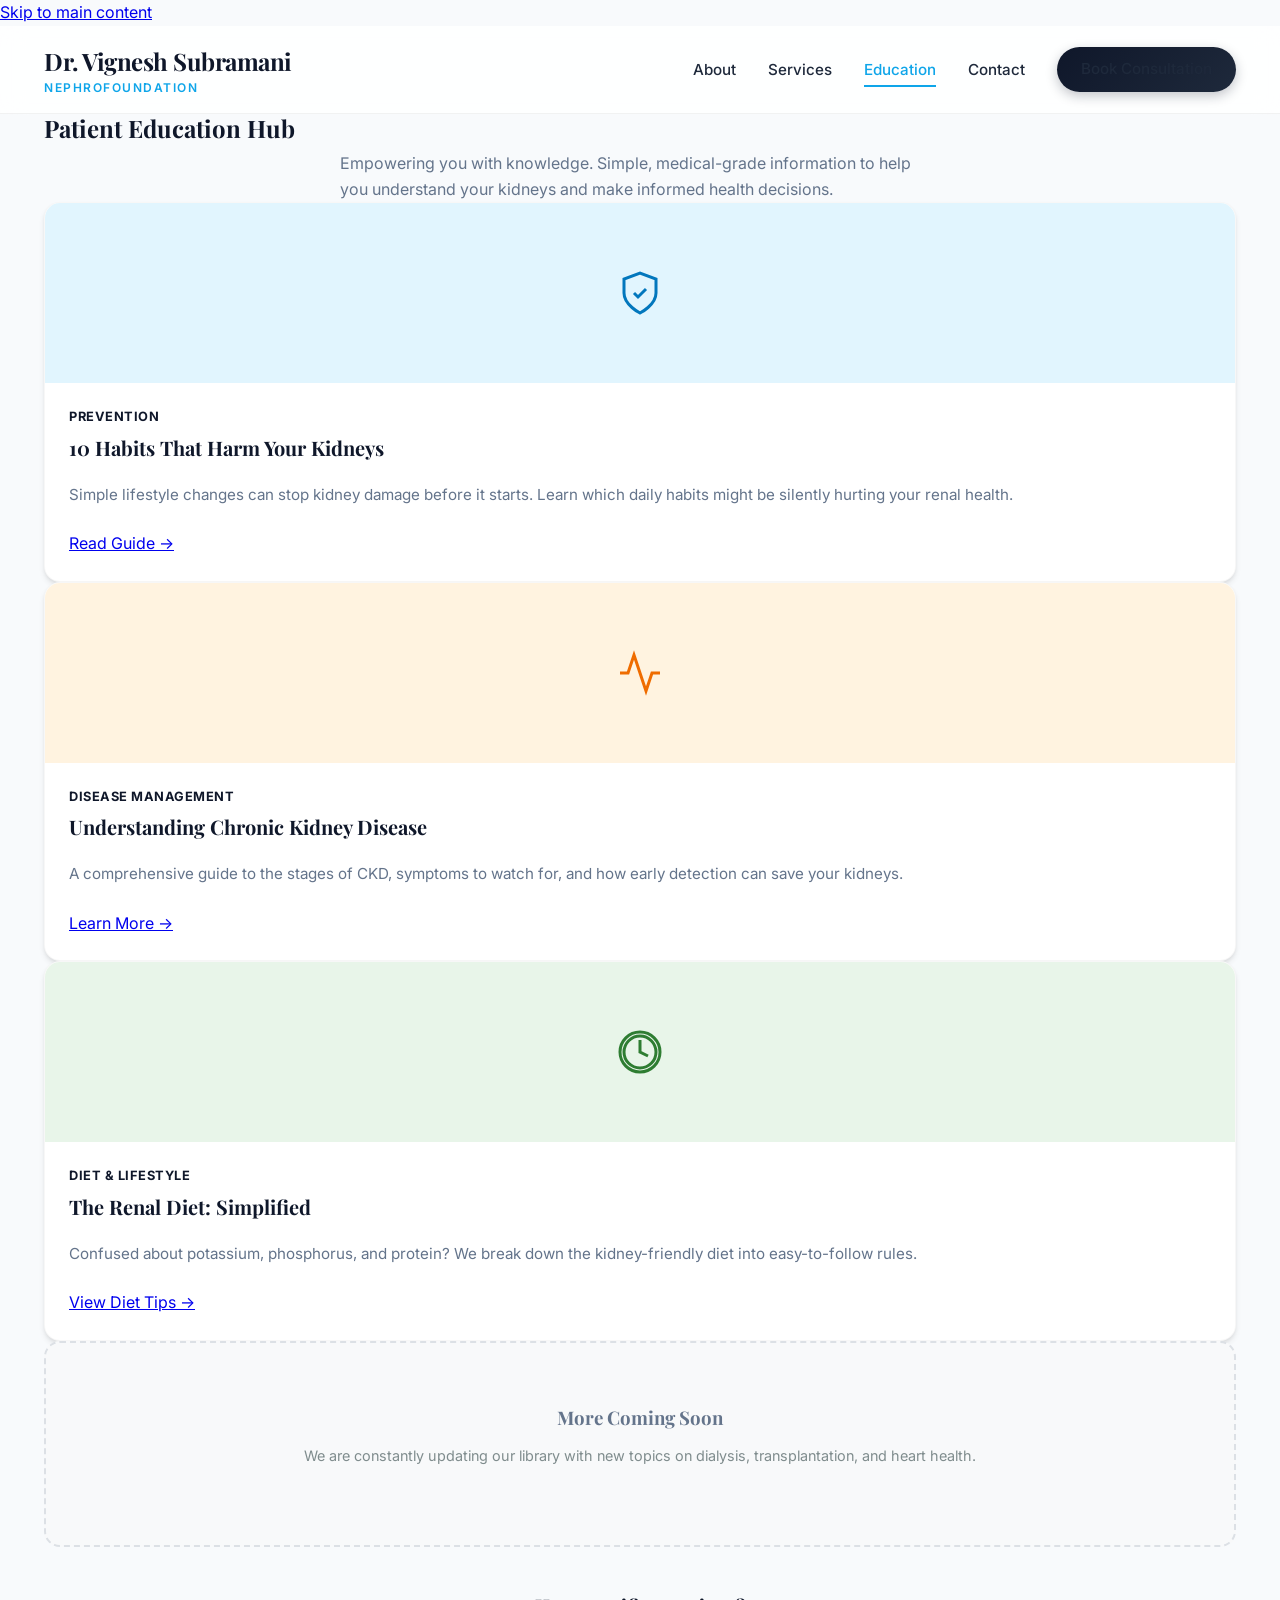
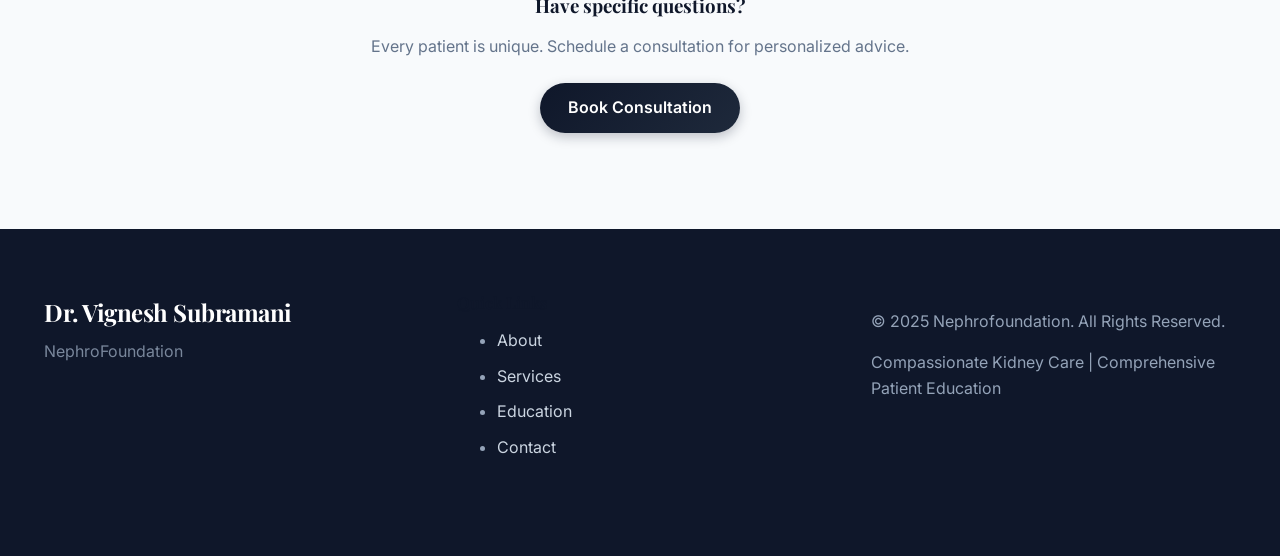
==== education.html @ 82f2e72d "antigravity first commit" ====
<!DOCTYPE html>
<html lang="en">

<head>
    <meta charset="UTF-8">
    <meta name="viewport" content="width=device-width, initial-scale=1.0">
    <title>Kidney Health Education | Dr. Vignesh Subramani</title>
    <meta name="description"
        content="Expert patient education on kidney disease, prevention, diet, and treatments. Learn how to protect your kidneys from a leading nephrologist.">
    <!-- Premium Fonts -->
    <link rel="preconnect" href="https://fonts.googleapis.com">
    <link rel="preconnect" href="https://fonts.gstatic.com" crossorigin>
    <link
        href="https://fonts.googleapis.com/css2?family=Inter:wght@400;500;600;700&family=Playfair+Display:wght@500;600;700&display=swap"
        rel="stylesheet">
    <!-- Main Stylesheet -->
    <link rel="stylesheet" href="css/style.css">
</head>

<body>
    <a href="#main-content" class="skip-link">Skip to main content</a>

    <header>
        <nav class="container" role="navigation" aria-label="Main navigation">
            <a href="Index.html" class="brand">
                <span class="brand-name">Dr. Vignesh Subramani</span>
                <span class="brand-sub">NephroFoundation</span>
            </a>
            <button class="mobile-toggle" aria-label="Toggle menu" aria-expanded="false">
                <svg viewBox="0 0 24 24" width="28" height="28" stroke="currentColor" stroke-width="2" fill="none">
                    <path d="M3 12h18M3 6h18M3 18h18" />
                </svg>
            </button>
            <ul class="nav-links" role="menubar">
                <li role="none"><a href="Index.html#about" role="menuitem">About</a></li>
                <li role="none"><a href="Index.html#services" role="menuitem">Services</a></li>
                <li role="none"><a href="education.html" role="menuitem" class="active">Education</a></li>
                <li role="none"><a href="Index.html#contact" role="menuitem">Contact</a></li>
                <li role="none"><a href="Index.html#contact" class="btn-primary" style="padding: 10px 24px;">Book
                        Consultation</a></li>
            </ul>
        </nav>
    </header>

    <main id="main-content">
        <section class="edu-hero">
            <div class="container">
                <h1 style="margin-bottom:0.5rem">Patient Education Hub</h1>
                <p style="max-width:600px;margin:0 auto;color:var(--text-muted)">Empowering you with knowledge. Simple,
                    medical-grade information to help you understand your kidneys and make informed health decisions.
                </p>
            </div>
        </section>

        <div class="container">
            <div class="edu-grid">
                <!-- Article 1 -->
                <article class="feature-card" style="padding:0; overflow:hidden;">
                    <div
                        style="height:180px;background:#e1f5fe;display:flex;align-items:center;justify-content:center;color:#0277bd;">
                        <svg viewBox="0 0 24 24" width="48" height="48" fill="none" stroke="currentColor"
                            stroke-width="1.5">
                            <path d="M12 22s8-4 8-10V5l-8-3-8 3v7c0 6 8 10 8 10z" />
                            <path d="M9 12l2 2 4-4" />
                        </svg>
                    </div>
                    <div class="article-content"
                        style="padding:1.5rem; display:flex; flex-direction:column; height:100%;">
                        <span class="article-tag"
                            style="color:var(--primary); font-weight:700; font-size:0.8rem; text-transform:uppercase; letter-spacing:0.5px;">Prevention</span>
                        <h2 class="article-title" style="margin:0.5rem 0; font-size:1.25rem;">10 Habits That Harm Your
                            Kidneys</h2>
                        <p class="article-excerpt"
                            style="color:var(--text-muted); font-size:0.95rem; margin-bottom:1.5rem; flex-grow:1;">
                            Simple lifestyle changes can stop kidney damage before it starts.
                            Learn which daily habits might be silently hurting your renal health.</p>
                        <a href="articles/prevention.html" class="btn-text">Read Guide &rarr;</a>
                    </div>
                </article>

                <!-- Article 2 -->
                <article class="feature-card" style="padding:0; overflow:hidden;">
                    <div
                        style="height:180px;background:#fff3e0;display:flex;align-items:center;justify-content:center;color:#ef6c00;">
                        <svg viewBox="0 0 24 24" width="48" height="48" fill="none" stroke="currentColor"
                            stroke-width="1.5">
                            <path d="M22 12h-4l-3 9L9 3l-3 9H2" />
                        </svg>
                    </div>
                    <div class="article-content"
                        style="padding:1.5rem; display:flex; flex-direction:column; height:100%;">
                        <span class="article-tag"
                            style="color:var(--primary); font-weight:700; font-size:0.8rem; text-transform:uppercase; letter-spacing:0.5px;">Disease
                            Management</span>
                        <h2 class="article-title" style="margin:0.5rem 0; font-size:1.25rem;">Understanding Chronic
                            Kidney Disease</h2>
                        <p class="article-excerpt"
                            style="color:var(--text-muted); font-size:0.95rem; margin-bottom:1.5rem; flex-grow:1;">A
                            comprehensive guide to the stages of CKD, symptoms to watch for,
                            and how early detection can save your kidneys.</p>
                        <a href="articles/ckd-guide.html" class="btn-text">Learn More &rarr;</a>
                    </div>
                </article>

                <!-- Article 3 -->
                <article class="feature-card" style="padding:0; overflow:hidden;">
                    <div
                        style="height:180px;background:#e8f5e9;display:flex;align-items:center;justify-content:center;color:#2e7d32;">
                        <svg viewBox="0 0 24 24" width="48" height="48" fill="none" stroke="currentColor"
                            stroke-width="1.5">
                            <path d="M12 2a10 10 0 1 0 10 10A10 10 0 0 0 12 2zm0 18a8 8 0 1 1 8-8 8 8 0 0 1-8 8z" />
                            <path d="M12 6v6l4 2" />
                        </svg>
                    </div>
                    <div class="article-content"
                        style="padding:1.5rem; display:flex; flex-direction:column; height:100%;">
                        <span class="article-tag"
                            style="color:var(--primary); font-weight:700; font-size:0.8rem; text-transform:uppercase; letter-spacing:0.5px;">Diet
                            & Lifestyle</span>
                        <h2 class="article-title" style="margin:0.5rem 0; font-size:1.25rem;">The Renal Diet: Simplified
                        </h2>
                        <p class="article-excerpt"
                            style="color:var(--text-muted); font-size:0.95rem; margin-bottom:1.5rem; flex-grow:1;">
                            Confused about potassium, phosphorus, and protein? We break down the
                            kidney-friendly diet into easy-to-follow rules.</p>
                        <a href="articles/diet-nutrition.html" class="btn-text">View Diet Tips &rarr;</a>
                    </div>
                </article>

                <!-- Placeholder for more -->
                <article class="feature-card"
                    style="justify-content:center;align-items:center;text-align:center;background:#f8f9fa;border-style:dashed; border: 2px dashed #dce0e5; box-shadow:none;">
                    <div class="article-content" style="flex-grow:0; padding:2rem;">
                        <h3 style="margin-bottom:0.5rem;color:var(--text-muted)">More Coming Soon</h3>
                        <p style="font-size:0.9rem;color:#7f8c8d">We are constantly updating our library with new topics
                            on dialysis, transplantation, and heart health.</p>
                    </div>
                </article>
            </div>

            <div style="text-align:center;padding:3rem 0;margin-bottom:3rem;">
                <h3 style="margin-bottom:0.5rem">Have specific questions?</h3>
                <p style="margin-bottom:1.5rem; color:var(--text-muted);">Every patient is unique. Schedule a
                    consultation for personalized advice.</p>
                <a href="Index.html#contact" class="btn-primary">Book Consultation</a>
            </div>
        </div>
    </main>

    <footer role="contentinfo">
        <div class="container footer-grid">
            <div class="footer-brand">
                <span class="brand-name" style="font-size:1.5rem; color:white;">Dr. Vignesh Subramani</span>
                <p style="margin-top:0.5rem; opacity:0.8;">NephroFoundation</p>
            </div>
            <div class="footer-links">
                <h4>Quick Links</h4>
                <ul>
                    <li><a href="Index.html#about">About</a></li>
                    <li><a href="Index.html#services">Services</a></li>
                    <li><a href="education.html">Education</a></li>
                    <li><a href="Index.html#contact">Contact</a></li>
                </ul>
            </div>
            <div class="footer-legal">
                <p>&copy; 2025 Nephrofoundation. All Rights Reserved.</p>
                <p>Compassionate Kidney Care | Comprehensive Patient Education</p>
            </div>
        </div>
    </footer>

    <!-- Main Script (Deferred) -->
    <script src="js/main.js" defer></script>
</body>

</html>
---- css/style.css ----
:root {
    /* Premium Palette */
    --primary: #0f172a;
    /* Deep Midnight Blue */
    --primary-light: #334155;
    --accent: #0ea5e9;
    /* Modern Sky Blue/Teal */
    --accent-dark: #0284c7;
    --gold: #d4af37;
    /* Subtle Gold for luxury touches */

    --bg-body: #f8fafc;
    /* Soft Slate White */
    --bg-surface: #ffffff;
    --text-main: #1e293b;
    --text-muted: #64748b;

    /* Layout */
    --radius-sm: 8px;
    --radius-md: 16px;
    --radius-lg: 24px;
    --radius-full: 9999px;

    /* Effects */
    --shadow-sm: 0 1px 3px rgba(0, 0, 0, 0.1);
    --shadow-md: 0 4px 6px -1px rgba(0, 0, 0, 0.1), 0 2px 4px -1px rgba(0, 0, 0, 0.06);
    --shadow-lg: 0 10px 15px -3px rgba(0, 0, 0, 0.1), 0 4px 6px -2px rgba(0, 0, 0, 0.05);
    --shadow-xl: 0 20px 25px -5px rgba(0, 0, 0, 0.1), 0 10px 10px -5px rgba(0, 0, 0, 0.04);

    --glass: rgba(255, 255, 255, 0.85);
    --glass-border: rgba(255, 255, 255, 0.5);
}

*,
*::before,
*::after {
    box-sizing: border-box;
}

body {
    font-family: 'Inter', system-ui, sans-serif;
    background-color: var(--bg-body);
    color: var(--text-main);
    line-height: 1.6;
    margin: 0;
    -webkit-font-smoothing: antialiased;
}

h1,
h2,
h3,
h4 {
    font-family: 'Playfair Display', serif;
    color: var(--primary);
    line-height: 1.2;
    margin: 0 0 1rem;
}

.container {
    max-width: 1240px;
    margin: 0 auto;
    padding: 0 24px;
}

/* --- Premium Navigation --- */
header {
    position: sticky;
    top: 0;
    z-index: 1000;
    background: var(--glass);
    backdrop-filter: blur(12px);
    -webkit-backdrop-filter: blur(12px);
    border-bottom: 1px solid rgba(0, 0, 0, 0.05);
    padding: 1rem 0;
    transition: all 0.3s ease;
}

nav {
    display: flex;
    align-items: center;
    justify-content: space-between;
}

.brand {
    display: flex;
    flex-direction: column;
    text-decoration: none;
    color: var(--primary);
}

.brand-name {
    font-family: 'Playfair Display', serif;
    font-size: 1.5rem;
    font-weight: 700;
    letter-spacing: -0.5px;
    color: var(--primary);
}

.brand-sub {
    font-family: 'Inter', sans-serif;
    font-size: 0.75rem;
    text-transform: uppercase;
    letter-spacing: 1.5px;
    color: var(--accent);
    font-weight: 600;
    margin-top: -2px;
}

.nav-links {
    display: flex;
    gap: 2rem;
    align-items: center;
    list-style: none;
    margin: 0;
    padding: 0;
}

.nav-links a {
    text-decoration: none;
    color: var(--text-main);
    font-weight: 500;
    font-size: 0.95rem;
    position: relative;
    padding: 0.5rem 0;
    transition: color 0.2s ease;
}

.nav-links a:hover,
.nav-links a[aria-current="page"] {
    color: var(--accent);
}

.nav-links a::after {
    content: '';
    position: absolute;
    bottom: 0;
    left: 0;
    width: 0;
    height: 2px;
    background: var(--accent);
    transition: width 0.3s ease;
}

.nav-links a:hover::after,
.nav-links a[aria-current="page"]::after {
    width: 100%;
}

.btn-primary {
    background: linear-gradient(135deg, var(--primary) 0%, #1e293b 100%);
    color: #fff;
    padding: 12px 28px;
    border-radius: var(--radius-full);
    font-weight: 600;
    text-decoration: none;
    box-shadow: 0 4px 12px rgba(15, 23, 42, 0.25);
    transition: transform 0.2s, box-shadow 0.2s;
    display: inline-flex;
    align-items: center;
    gap: 8px;
    border: none;
    cursor: pointer;
}

.btn-primary:hover {
    transform: translateY(-2px);
    box-shadow: 0 8px 16px rgba(15, 23, 42, 0.3);
    color: #fff;
}

.btn-primary::after {
    display: none;
}

/* Override nav link underline */

.btn-secondary {
    background: #fff;
    color: var(--primary);
    border: 1px solid #e2e8f0;
    padding: 12px 28px;
    border-radius: var(--radius-full);
    font-weight: 600;
    text-decoration: none;
    transition: all 0.2s;
}

.btn-secondary:hover {
    border-color: var(--primary);
    background: var(--bg-body);
}

/* Mobile Menu Toggle */
.mobile-toggle {
    display: none;
    background: none;
    border: none;
    font-size: 1.5rem;
    color: var(--primary);
    cursor: pointer;
}

/* --- Hero Section --- */
.hero-wrapper {
    position: relative;
    overflow: hidden;
    padding: 5rem 0 6rem;
    background:
        radial-gradient(circle at 85% 20%, rgba(14, 165, 233, 0.1) 0%, transparent 40%),
        radial-gradient(circle at 10% 80%, rgba(15, 23, 42, 0.05) 0%, transparent 40%);
}

.hero-layout {
    display: grid;
    grid-template-columns: 1.2fr 1fr;
    gap: 4rem;
    align-items: center;
}

.hero-text h1 {
    font-size: 3.5rem;
    margin-bottom: 1.2rem;
    line-height: 1.1;
    letter-spacing: -1px;
}

.hero-text .subtitle {
    font-size: 1.25rem;
    color: var(--text-muted);
    margin-bottom: 2rem;
    display: block;
    max-width: 90%;
}

.hero-stats {
    display: flex;
    gap: 2rem;
    margin-top: 3rem;
    padding-top: 2rem;
    border-top: 1px solid #e2e8f0;
}

.stat-item strong {
    display: block;
    font-size: 1.8rem;
    color: var(--primary);
    font-family: 'Playfair Display', serif;
}

.stat-item span {
    font-size: 0.85rem;
    text-transform: uppercase;
    color: var(--text-muted);
    letter-spacing: 0.5px;
    font-weight: 600;
}

.hero-image-container {
    position: relative;
}

.hero-image-blob {
    position: absolute;
    top: -10%;
    right: -10%;
    width: 120%;
    height: 120%;
    background: linear-gradient(135deg, #e3f2fd, #fff);
    border-radius: 40% 60% 70% 30% / 40% 50% 60% 50%;
    z-index: -1;
    animation: blob-float 10s ease-in-out infinite alternate;
}

@keyframes blob-float {
    0% {
        border-radius: 40% 60% 70% 30% / 40% 50% 60% 50%;
    }

    100% {
        border-radius: 60% 40% 30% 70% / 60% 50% 40% 60%;
    }
}

.doctor-portrait {
    width: 100%;
    max-width: 450px;
    border-radius: 24px;
    box-shadow: var(--shadow-xl);
    display: block;
    margin: 0 auto;
    background: #fff;
    padding: 12px;
}

/* --- Sections & Cards --- */
.section {
    padding: 5rem 0;
}

.section-alt {
    background: #f1f5f9;
}

.section-head {
    text-align: center;
    max-width: 700px;
    margin: 0 auto 4rem;
}

.card-grid {
    display: grid;
    grid-template-columns: repeat(auto-fit, minmax(300px, 1fr));
    gap: 2rem;
}

.feature-card {
    background: var(--bg-surface);
    padding: 2rem;
    border-radius: var(--radius-md);
    box-shadow: var(--shadow-md);
    transition: all 0.3s ease;
    border: 1px solid rgba(0, 0, 0, 0.03);
    position: relative;
    overflow: hidden;
}

.feature-card:hover {
    transform: translateY(-8px);
    box-shadow: var(--shadow-xl);
    border-color: rgba(14, 165, 233, 0.2);
}

.feature-card::before {
    content: '';
    position: absolute;
    top: 0;
    left: 0;
    width: 4px;
    height: 0;
    background: var(--accent);
    transition: height 0.3s ease;
}

.feature-card:hover::before {
    height: 100%;
}

.card-icon {
    width: 48px;
    height: 48px;
    background: #f0f9ff;
    color: var(--accent);
    border-radius: 12px;
    display: flex;
    align-items: center;
    justify-content: center;
    margin-bottom: 1.5rem;
}

.card-icon svg {
    width: 24px;
    height: 24px;
}

/* Contact Section */
.contact-grid {
    display: grid;
    grid-template-columns: 1fr 1.5fr;
    gap: 4rem;
    background: #fff;
    border-radius: var(--radius-lg);
    box-shadow: var(--shadow-xl);
    overflow: hidden;
}

.contact-info {
    background: var(--primary);
    color: #fff;
    padding: 3rem;
    display: flex;
    flex-direction: column;
    justify-content: center;
}

.contact-info h3 {
    color: #fff;
}

.contact-form-wrapper {
    padding: 3rem;
}

/* Form inputs re-skin */
input,
textarea {
    width: 100%;
    padding: 14px 16px;
    border: 2px solid #e2e8f0;
    border-radius: var(--radius-sm);
    font-family: inherit;
    font-size: 0.95rem;
    transition: border-color 0.2s;
    background: #f8fafc;
}

input:focus,
textarea:focus {
    outline: none;
    border-color: var(--accent);
    background: #fff;
}

.submit-btn {
    width: 100%;
    cursor: pointer;
}


/* Footer */
footer {
    background: var(--primary);
    color: #94a3b8;
    padding: 4rem 0 2rem;
}

.footer-grid {
    display: grid;
    grid-template-columns: repeat(auto-fit, minmax(200px, 1fr));
    gap: 3rem;
    margin-bottom: 3rem;
}

.footer-col h4 {
    color: #fff;
    font-size: 1.1rem;
    margin-bottom: 1.5rem;
}

.footer-links {
    list-style: none;
    padding: 0;
}

.footer-links li {
    margin-bottom: 10px;
}

.footer-links a {
    color: #cbd5e1;
    text-decoration: none;
    transition: color 0.2s;
}

.footer-links a:hover {
    color: var(--accent);
}

/* --- Mobile Responsive --- */
@media (max-width: 900px) {
    .mobile-toggle {
        display: block;
        z-index: 1001;
    }

    .nav-links {
        position: fixed;
        top: 0;
        right: -100%;
        width: 80%;
        max-width: 300px;
        height: 100vh;
        background: #fff;
        flex-direction: column;
        align-items: flex-start;
        padding: 5rem 2rem;
        box-shadow: -10px 0 30px rgba(0, 0, 0, 0.1);
        transition: right 0.3s cubic-bezier(0.4, 0, 0.2, 1);
        z-index: 1000;
    }

    .nav-links.active {
        right: 0;
    }

    .nav-links a {
        font-size: 1.2rem;
        padding: 1rem 0;
        width: 100%;
        border-bottom: 1px solid #f1f5f9;
    }

    .nav-links a::after {
        display: none;
    }

    .hero-layout {
        grid-template-columns: 1fr;
        text-align: center;
        gap: 2rem;
    }

    .hero-text h1 {
        font-size: 2.5rem;
    }

    .hero-text .subtitle {
        margin-left: auto;
        margin-right: auto;
    }

    .hero-stats {
        justify-content: center;
    }

    .doctor-portrait {
        max-width: 320px;
    }

    .contact-grid {
        grid-template-columns: 1fr;
    }

    .contact-info {
        padding: 2rem;
    }
}

/* Floating CTA */
.floating-cta {
    position: fixed;
    right: 20px;
    bottom: 20px;
    background: var(--primary);
    color: #fff;
    width: 60px;
    height: 60px;
    border-radius: 50%;
    display: flex;
    align-items: center;
    justify-content: center;
    box-shadow: var(--shadow-lg);
    z-index: 999;
    transition: transform 0.2s;
    text-decoration: none;
}

.floating-cta:hover {
    transform: scale(1.1);
}

.floating-cta svg {
    width: 28px;
    height: 28px;
}
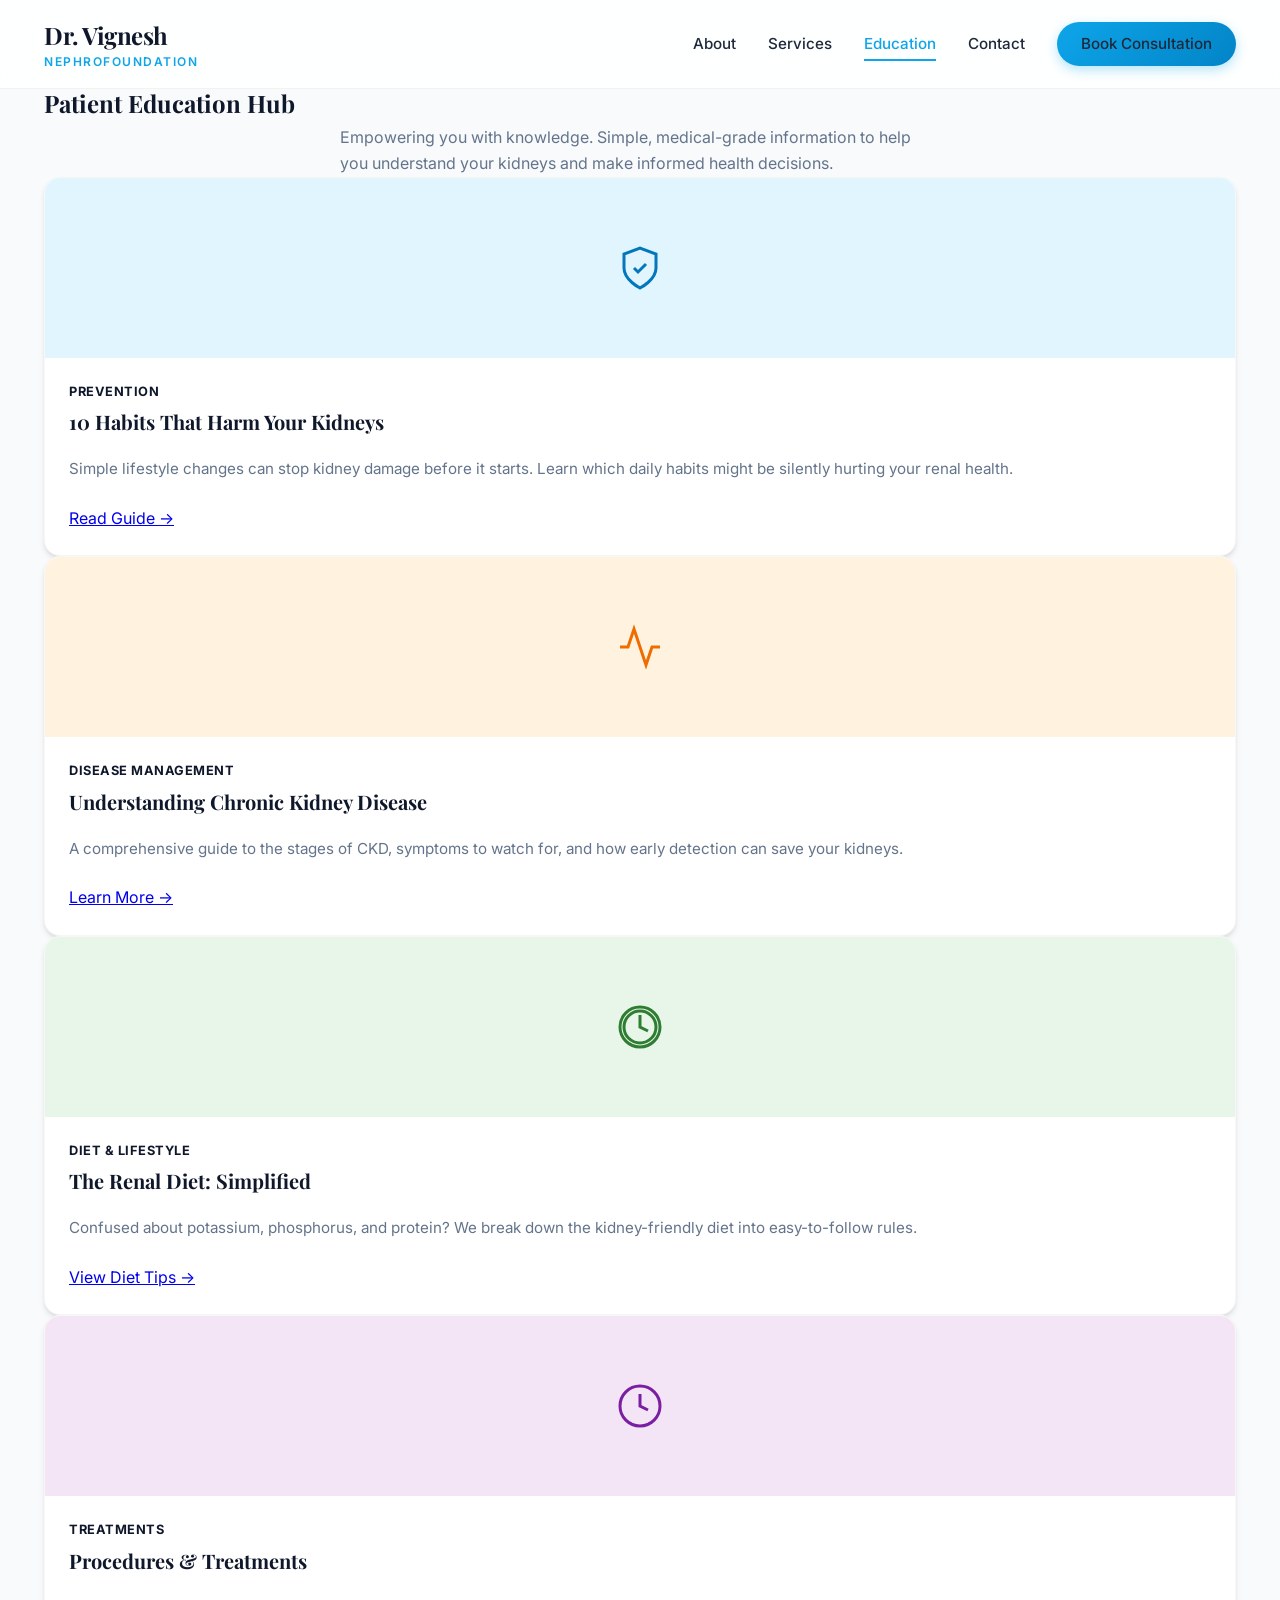
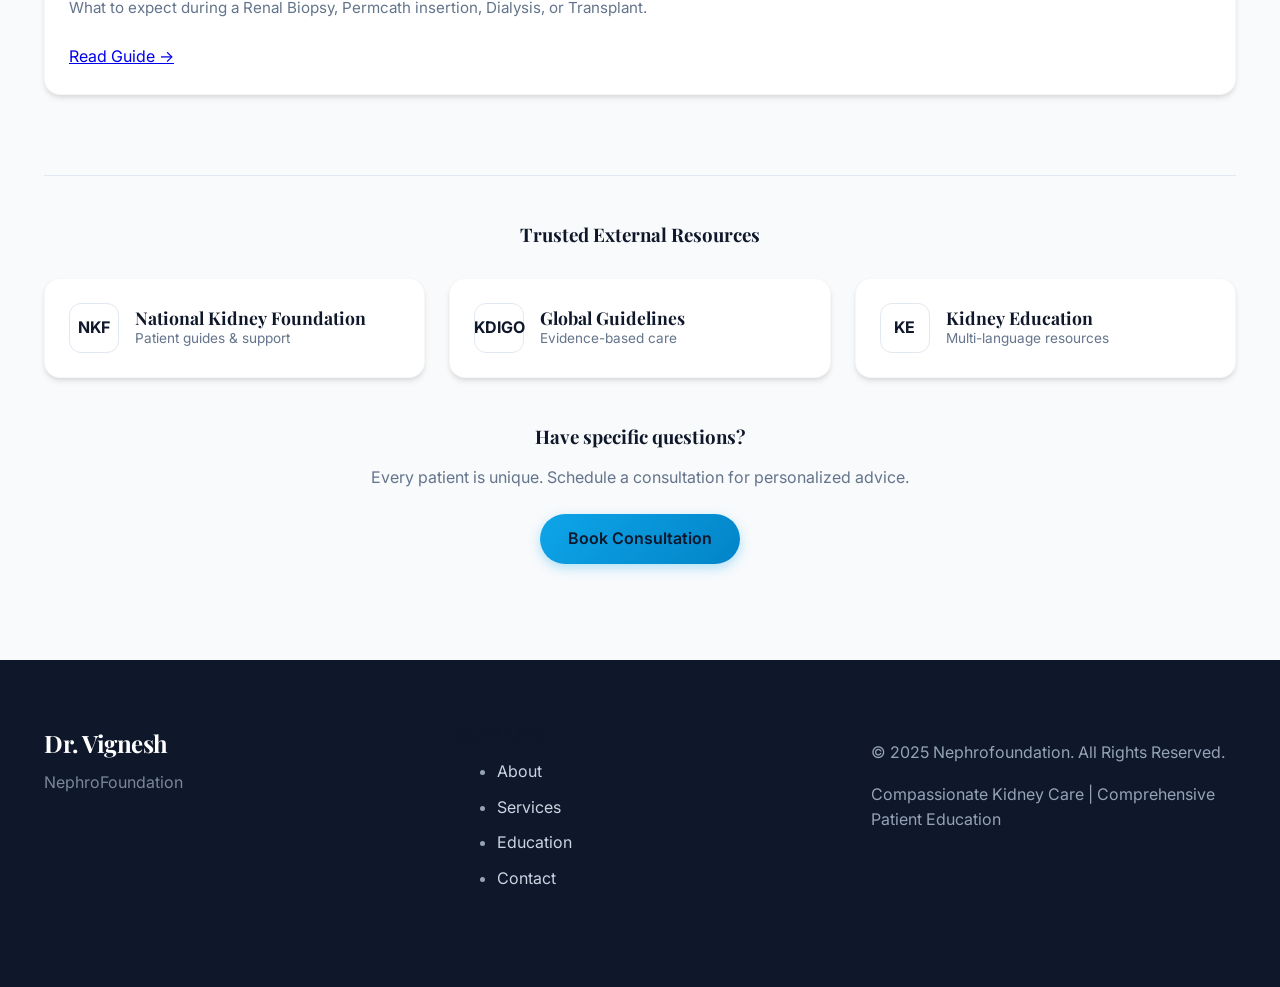
==== commit 66382592: "feat: Add new procedures article and refactor existing article page styling for improved consistency" ====
--- a/education.html
+++ b/education.html
@@ -18,12 +18,12 @@
 </head>
 
 <body>
-    <a href="#main-content" class="skip-link">Skip to main content</a>
+
 
     <header>
         <nav class="container" role="navigation" aria-label="Main navigation">
             <a href="Index.html" class="brand">
-                <span class="brand-name">Dr. Vignesh Subramani</span>
+                <span class="brand-name">Dr. Vignesh</span>
                 <span class="brand-sub">NephroFoundation</span>
             </a>
             <button class="mobile-toggle" aria-label="Toggle menu" aria-expanded="false">
@@ -127,15 +127,74 @@
                     </div>
                 </article>
 
-                <!-- Placeholder for more -->
-                <article class="feature-card"
-                    style="justify-content:center;align-items:center;text-align:center;background:#f8f9fa;border-style:dashed; border: 2px dashed #dce0e5; box-shadow:none;">
-                    <div class="article-content" style="flex-grow:0; padding:2rem;">
-                        <h3 style="margin-bottom:0.5rem;color:var(--text-muted)">More Coming Soon</h3>
-                        <p style="font-size:0.9rem;color:#7f8c8d">We are constantly updating our library with new topics
-                            on dialysis, transplantation, and heart health.</p>
-                    </div>
-                </article>
+                <!-- Article 4 -->
+                <article class="feature-card" style="padding:0; overflow:hidden;">
+                    <div
+                        style="height:180px;background:#f3e5f5;display:flex;align-items:center;justify-content:center;color:#7b1fa2;">
+                        <svg viewBox="0 0 24 24" width="48" height="48" fill="none" stroke="currentColor"
+                            stroke-width="1.5">
+                            <circle cx="12" cy="12" r="10" />
+                            <path d="M12 6v6l4 2" />
+                        </svg>
+                    </div>
+                    <div class="article-content"
+                        style="padding:1.5rem; display:flex; flex-direction:column; height:100%;">
+                        <span class="article-tag"
+                            style="color:var(--primary); font-weight:700; font-size:0.8rem; text-transform:uppercase; letter-spacing:0.5px;">Treatments</span>
+                        <h2 class="article-title" style="margin:0.5rem 0; font-size:1.25rem;">Procedures & Treatments
+                        </h2>
+                        <p class="article-excerpt"
+                            style="color:var(--text-muted); font-size:0.95rem; margin-bottom:1.5rem; flex-grow:1;">
+                            What to expect during a Renal Biopsy, Permcath insertion, Dialysis, or Transplant.</p>
+                        <a href="articles/procedures.html" class="btn-text">Read Guide &rarr;</a>
+                    </div>
+                </article>
+            </div>
+
+            <!-- External Resources Section -->
+            <div style="margin-top:5rem; padding-top:3rem; border-top:1px solid #e2e8f0;">
+                <h3 style="text-align:center; margin-bottom:2rem;">Trusted External Resources</h3>
+                <div class="card-grid" style="grid-template-columns: repeat(auto-fit, minmax(250px, 1fr)); gap:1.5rem;">
+
+                    <a href="https://www.kidney.org/" target="_blank" rel="noopener noreferrer" class="feature-card"
+                        style="padding:1.5rem; text-decoration:none; display:flex; align-items:center; gap:1rem;">
+                        <div
+                            style="background:#fff; border:1px solid #e2e8f0; width:50px; height:50px; border-radius:12px; display:flex; align-items:center; justify-content:center; font-weight:700; color:var(--primary);">
+                            NKF</div>
+                        <div>
+                            <h4 style="margin:0; font-size:1.1rem; color:var(--primary);">National Kidney Foundation
+                            </h4>
+                            <p style="margin:0; font-size:0.85rem; color:var(--text-muted);">Patient guides & support
+                            </p>
+                        </div>
+                    </a>
+
+                    <a href="https://kdigo.org/guidelines/" target="_blank" rel="noopener noreferrer"
+                        class="feature-card"
+                        style="padding:1.5rem; text-decoration:none; display:flex; align-items:center; gap:1rem;">
+                        <div
+                            style="background:#fff; border:1px solid #e2e8f0; width:50px; height:50px; border-radius:12px; display:flex; align-items:center; justify-content:center; font-weight:700; color:var(--primary);">
+                            KDIGO</div>
+                        <div>
+                            <h4 style="margin:0; font-size:1.1rem; color:var(--primary);">Global Guidelines</h4>
+                            <p style="margin:0; font-size:0.85rem; color:var(--text-muted);">Evidence-based care</p>
+                        </div>
+                    </a>
+
+                    <a href="https://kidneyeducation.com/" target="_blank" rel="noopener noreferrer"
+                        class="feature-card"
+                        style="padding:1.5rem; text-decoration:none; display:flex; align-items:center; gap:1rem;">
+                        <div
+                            style="background:#fff; border:1px solid #e2e8f0; width:50px; height:50px; border-radius:12px; display:flex; align-items:center; justify-content:center; font-weight:700; color:var(--primary);">
+                            KE</div>
+                        <div>
+                            <h4 style="margin:0; font-size:1.1rem; color:var(--primary);">Kidney Education</h4>
+                            <p style="margin:0; font-size:0.85rem; color:var(--text-muted);">Multi-language resources
+                            </p>
+                        </div>
+                    </a>
+
+                </div>
             </div>
 
             <div style="text-align:center;padding:3rem 0;margin-bottom:3rem;">
@@ -150,7 +209,7 @@
     <footer role="contentinfo">
         <div class="container footer-grid">
             <div class="footer-brand">
-                <span class="brand-name" style="font-size:1.5rem; color:white;">Dr. Vignesh Subramani</span>
+                <span class="brand-name" style="font-size:1.5rem; color:white;">Dr. Vignesh</span>
                 <p style="margin-top:0.5rem; opacity:0.8;">NephroFoundation</p>
             </div>
             <div class="footer-links">
--- a/css/style.css
+++ b/css/style.css
@@ -147,13 +147,13 @@
 }
 
 .btn-primary {
-    background: linear-gradient(135deg, var(--primary) 0%, #1e293b 100%);
-    color: #fff;
+    background: linear-gradient(135deg, var(--accent) 0%, var(--accent-dark) 100%);
+    color: var(--primary);
     padding: 12px 28px;
     border-radius: var(--radius-full);
     font-weight: 600;
     text-decoration: none;
-    box-shadow: 0 4px 12px rgba(15, 23, 42, 0.25);
+    box-shadow: 0 4px 12px rgba(14, 165, 233, 0.3);
     transition: transform 0.2s, box-shadow 0.2s;
     display: inline-flex;
     align-items: center;
@@ -165,7 +165,7 @@
 .btn-primary:hover {
     transform: translateY(-2px);
     box-shadow: 0 8px 16px rgba(15, 23, 42, 0.3);
-    color: #fff;
+    color: var(--primary);
 }
 
 .btn-primary::after {
@@ -551,4 +551,100 @@
 .floating-cta svg {
     width: 28px;
     height: 28px;
+}
+
+/* --- Article Pages (Re-optimized) --- */
+.article-hero {
+    background: linear-gradient(135deg, #e3f2fd 0%, #fff 100%);
+    padding: 8rem 0 4rem;
+    text-align: center;
+}
+
+.article-hero h1 {
+    font-size: 3rem;
+    margin-top: 0.5rem;
+    margin-bottom: 1rem;
+    color: var(--primary);
+}
+
+.article-hero p {
+    color: var(--text-muted);
+    max-width: 600px;
+    margin: 0 auto;
+}
+
+.content-wrapper {
+    max-width: 800px;
+    margin: -3rem auto 0;
+    background: #fff;
+    padding: 3rem;
+    border-radius: var(--radius-lg);
+    box-shadow: var(--shadow-xl);
+    position: relative;
+    z-index: 10;
+}
+
+/* Procedure Blocks */
+.procedure-block {
+    margin-bottom: 4rem;
+    padding-bottom: 3rem;
+    border-bottom: 1px solid #e2e8f0;
+}
+
+.procedure-block:last-child {
+    border-bottom: none;
+    margin-bottom: 0;
+    padding-bottom: 0;
+}
+
+.procedure-title {
+    color: var(--primary);
+    font-size: 1.8rem;
+    margin-bottom: 1rem;
+    display: flex;
+    align-items: center;
+    gap: 12px;
+}
+
+.procedure-icon {
+    width: 40px;
+    height: 40px;
+    background: #f0f9ff;
+    border-radius: 50%;
+    display: flex;
+    align-items: center;
+    justify-content: center;
+    color: var(--accent);
+}
+
+.info-grid {
+    display: grid;
+    grid-template-columns: 1fr 1fr;
+    gap: 2rem;
+    margin-top: 1.5rem;
+}
+
+/* FAQ / Info Box */
+.faq-box {
+    background: #f8fafc;
+    padding: 1.5rem;
+    border-radius: var(--radius-md);
+    margin-top: 1rem;
+}
+
+@media (max-width: 768px) {
+    .content-wrapper {
+        padding: 1.5rem;
+        margin-top: -2rem;
+        width: 95%;
+    }
+
+    .info-grid {
+        grid-template-columns: 1fr;
+        gap: 1rem;
+    }
+
+    .article-hero h1 {
+        font-size: 2.5rem;
+    }
 }
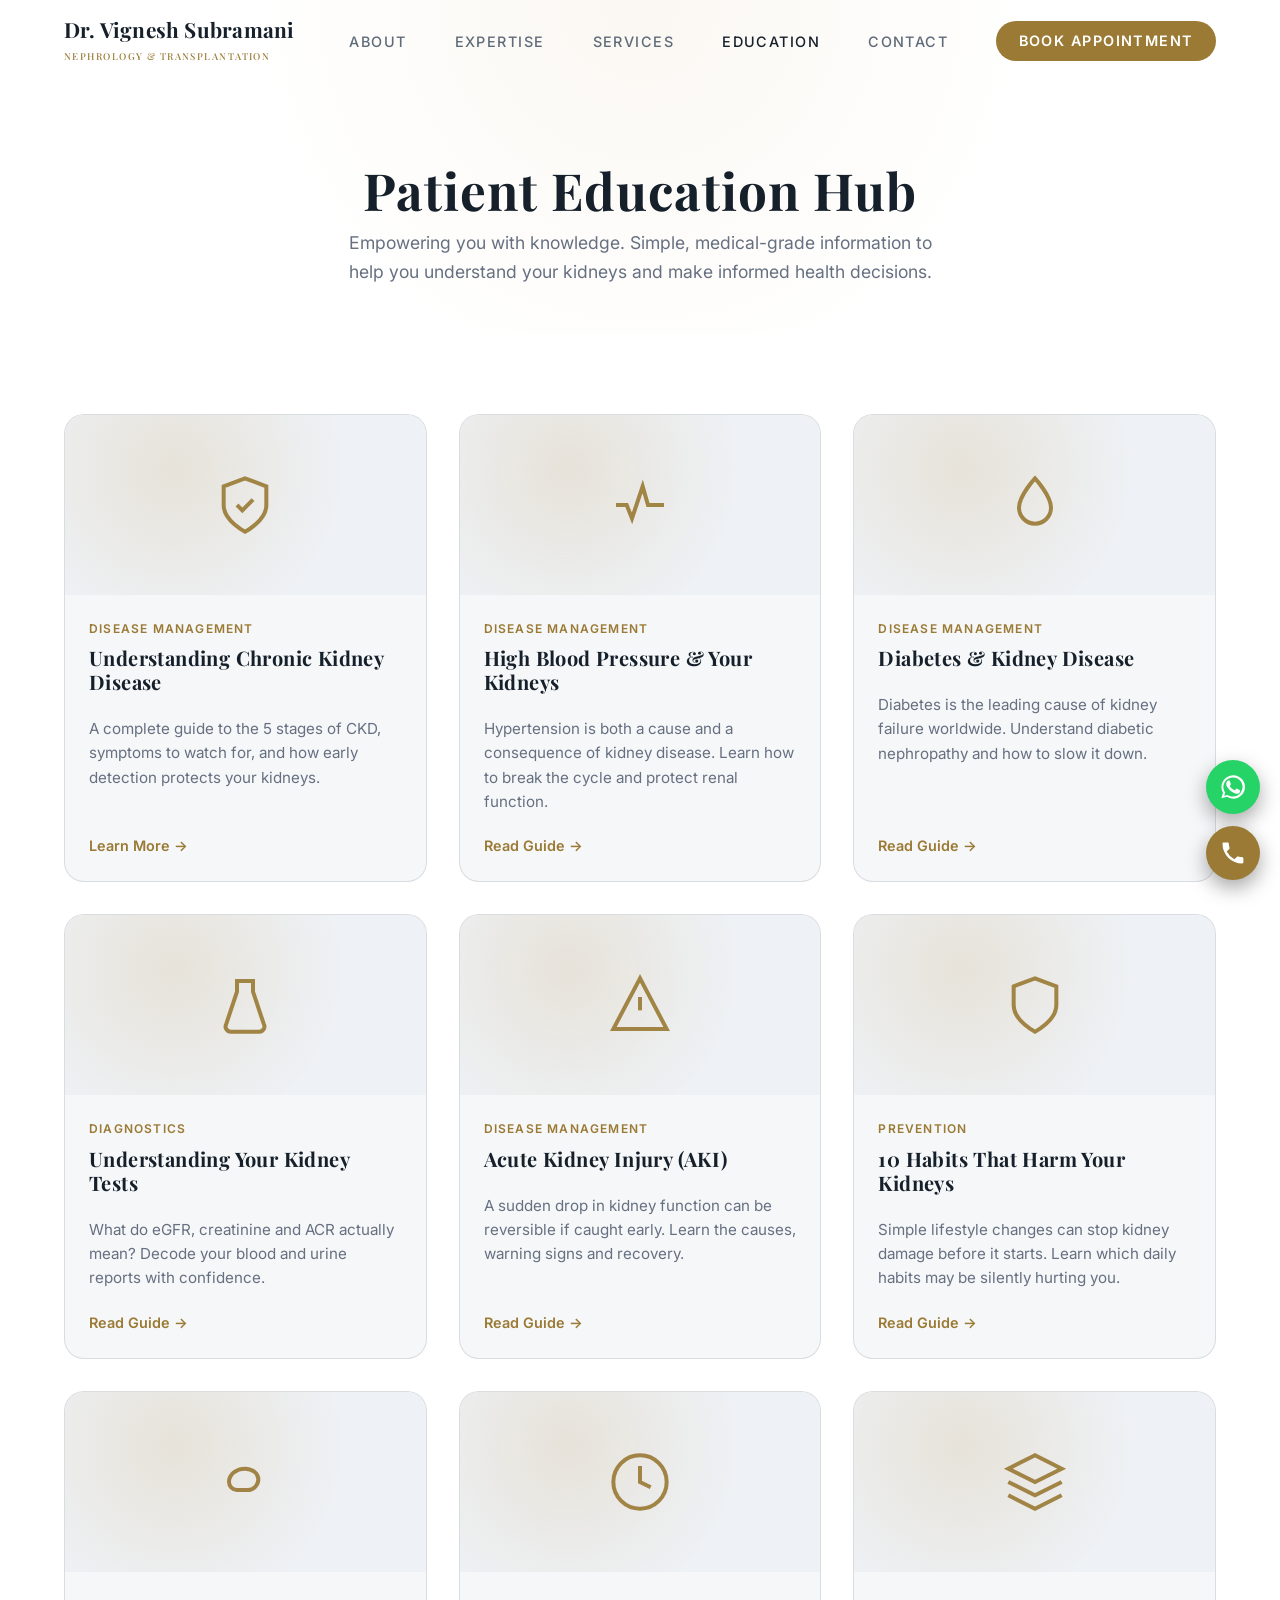
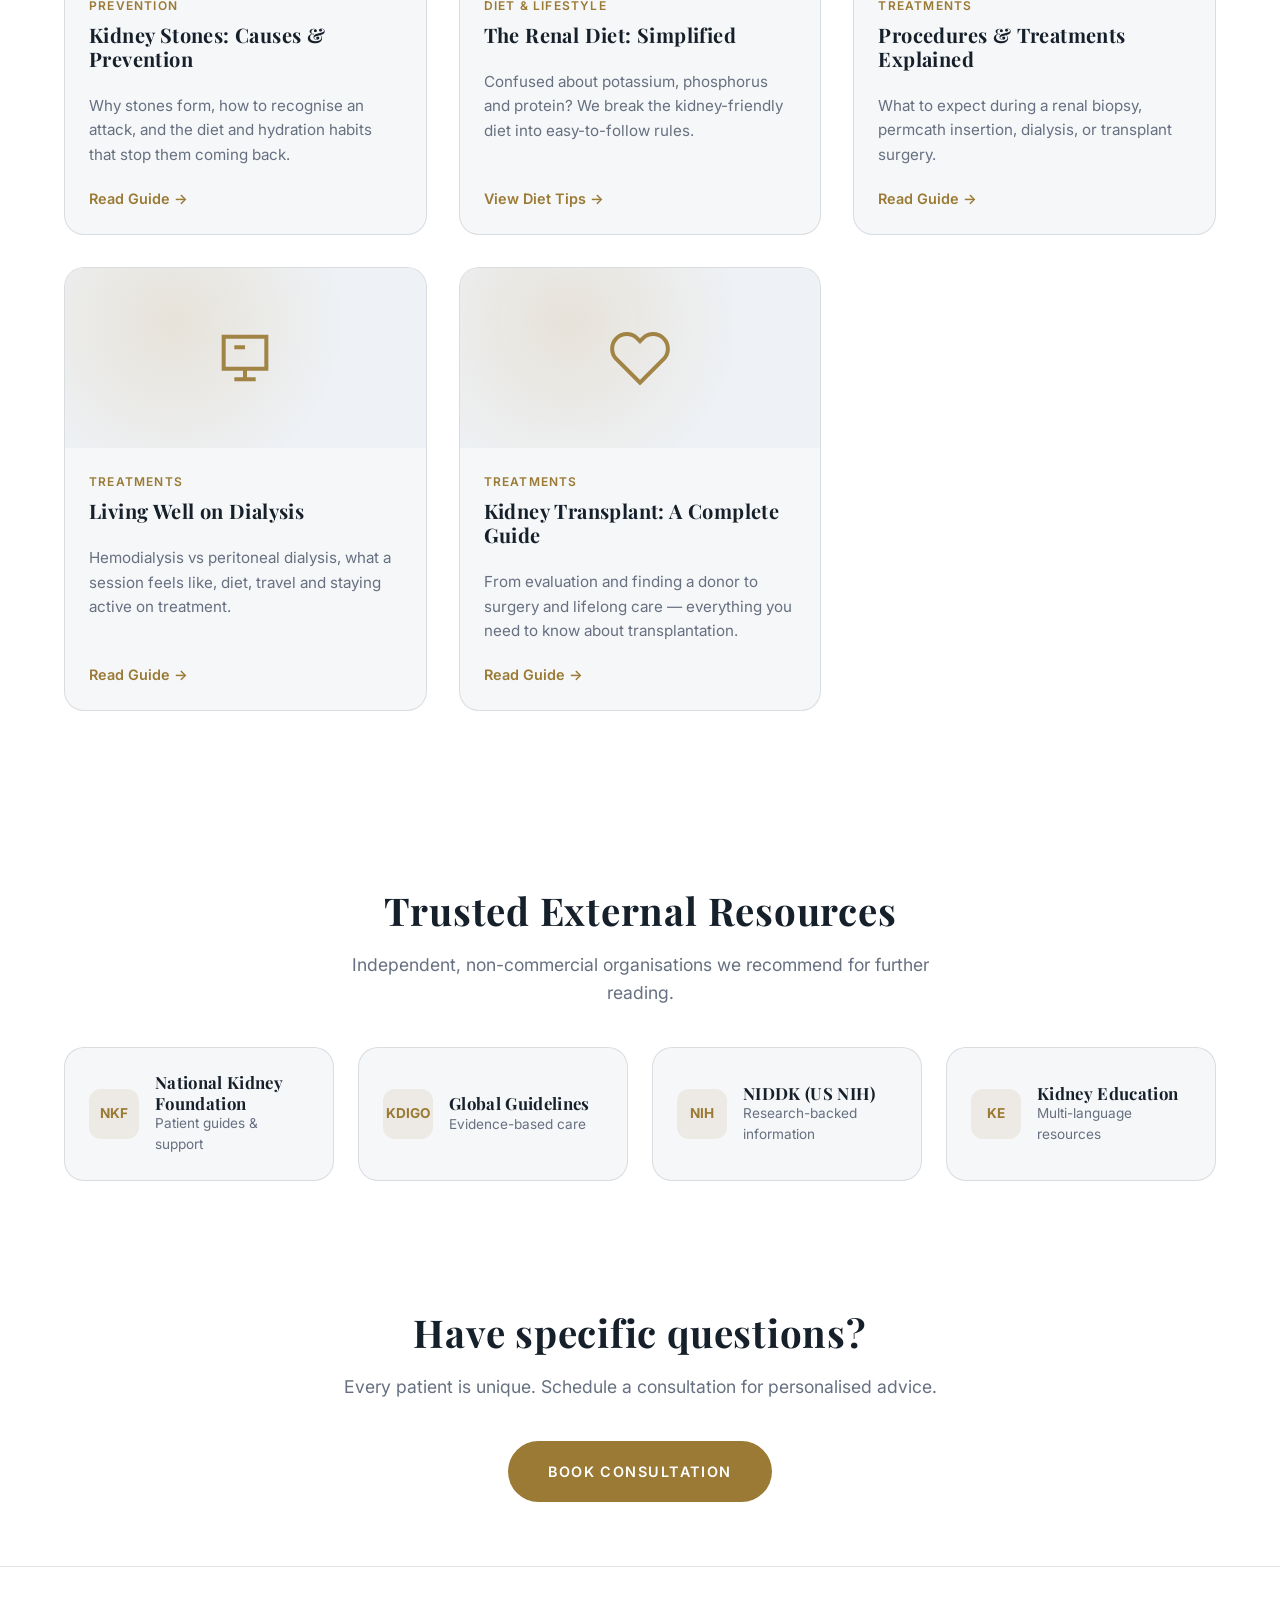
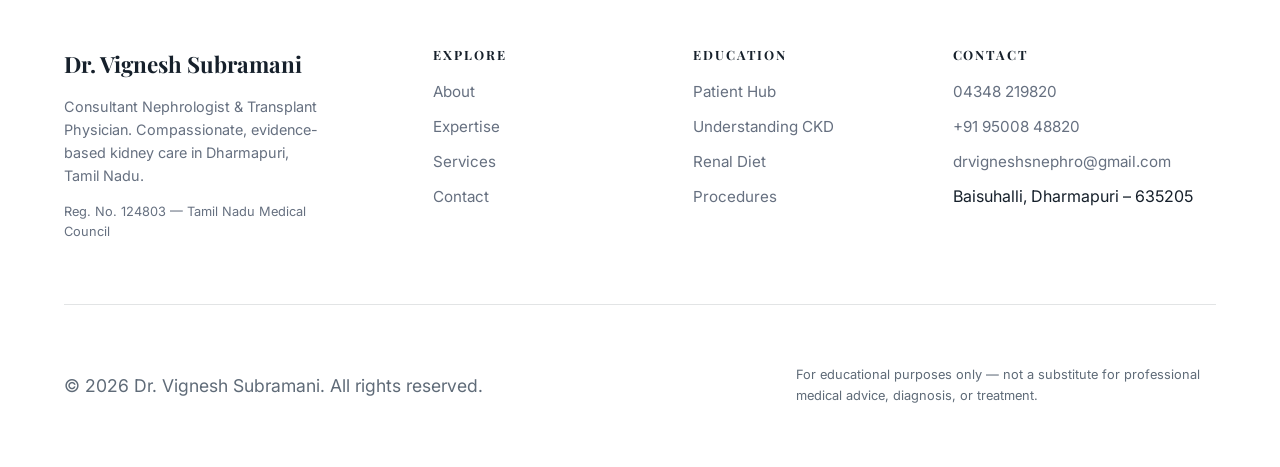
==== commit 730fee44: "Overhaul site: white professional theme, unified nav/footer, 7 new cited articles, contact/map/Whats" ====
--- a/education.html
+++ b/education.html
@@ -4,9 +4,11 @@
 <head>
     <meta charset="UTF-8">
     <meta name="viewport" content="width=device-width, initial-scale=1.0">
-    <title>Kidney Health Education | Dr. Vignesh Subramani</title>
+    <title>Kidney Health Education Hub | Dr. Vignesh Subramani</title>
     <meta name="description"
-        content="Expert patient education on kidney disease, prevention, diet, and treatments. Learn how to protect your kidneys from a leading nephrologist.">
+        content="Expert patient education on kidney disease, prevention, diet, dialysis and transplant. Evidence-based guides from Consultant Nephrologist Dr. Vignesh Subramani.">
+    <link rel="canonical" href="https://nephrofoundation.com/education.html">
+    <link rel="icon" href="nephro-logo.ico" type="image/x-icon">
     <!-- Premium Fonts -->
     <link rel="preconnect" href="https://fonts.googleapis.com">
     <link rel="preconnect" href="https://fonts.gstatic.com" crossorigin>
@@ -20,24 +22,22 @@
 <body>
 
 
-    <header>
-        <nav class="container" role="navigation" aria-label="Main navigation">
-            <a href="Index.html" class="brand">
-                <span class="brand-name">Dr. Vignesh</span>
-                <span class="brand-sub">NephroFoundation</span>
+    <header id="header">
+        <nav class="container" aria-label="Main navigation">
+            <a href="Index.html" class="logo">
+                Dr. Vignesh Subramani
+                <span>Nephrology & Transplantation</span>
             </a>
             <button class="mobile-toggle" aria-label="Toggle menu" aria-expanded="false">
-                <svg viewBox="0 0 24 24" width="28" height="28" stroke="currentColor" stroke-width="2" fill="none">
-                    <path d="M3 12h18M3 6h18M3 18h18" />
-                </svg>
+                <svg viewBox="0 0 24 24" width="28" height="28" stroke="currentColor" stroke-width="2" fill="none"><path d="M3 12h18M3 6h18M3 18h18"/></svg>
             </button>
-            <ul class="nav-links" role="menubar">
-                <li role="none"><a href="Index.html#about" role="menuitem">About</a></li>
-                <li role="none"><a href="Index.html#services" role="menuitem">Services</a></li>
-                <li role="none"><a href="education.html" role="menuitem" class="active">Education</a></li>
-                <li role="none"><a href="Index.html#contact" role="menuitem">Contact</a></li>
-                <li role="none"><a href="Index.html#contact" class="btn-primary" style="padding: 10px 24px;">Book
-                        Consultation</a></li>
+            <ul class="nav-links">
+                <li><a href="Index.html#about">About</a></li>
+                <li><a href="Index.html#expertise">Expertise</a></li>
+                <li><a href="Index.html#services">Services</a></li>
+                <li><a href="education.html" class="active">Education</a></li>
+                <li><a href="Index.html#contact">Contact</a></li>
+                <li><a href="Index.html#contact" class="btn-nav">Book Appointment</a></li>
             </ul>
         </nav>
     </header>
@@ -53,182 +53,240 @@
         </section>
 
         <div class="container">
-            <div class="edu-grid">
-                <!-- Article 1 -->
-                <article class="feature-card" style="padding:0; overflow:hidden;">
-                    <div
-                        style="height:180px;background:#e1f5fe;display:flex;align-items:center;justify-content:center;color:#0277bd;">
-                        <svg viewBox="0 0 24 24" width="48" height="48" fill="none" stroke="currentColor"
-                            stroke-width="1.5">
-                            <path d="M12 22s8-4 8-10V5l-8-3-8 3v7c0 6 8 10 8 10z" />
-                            <path d="M9 12l2 2 4-4" />
-                        </svg>
-                    </div>
-                    <div class="article-content"
-                        style="padding:1.5rem; display:flex; flex-direction:column; height:100%;">
-                        <span class="article-tag"
-                            style="color:var(--primary); font-weight:700; font-size:0.8rem; text-transform:uppercase; letter-spacing:0.5px;">Prevention</span>
-                        <h2 class="article-title" style="margin:0.5rem 0; font-size:1.25rem;">10 Habits That Harm Your
-                            Kidneys</h2>
-                        <p class="article-excerpt"
-                            style="color:var(--text-muted); font-size:0.95rem; margin-bottom:1.5rem; flex-grow:1;">
-                            Simple lifestyle changes can stop kidney damage before it starts.
-                            Learn which daily habits might be silently hurting your renal health.</p>
-                        <a href="articles/prevention.html" class="btn-text">Read Guide &rarr;</a>
-                    </div>
-                </article>
-
-                <!-- Article 2 -->
-                <article class="feature-card" style="padding:0; overflow:hidden;">
-                    <div
-                        style="height:180px;background:#fff3e0;display:flex;align-items:center;justify-content:center;color:#ef6c00;">
-                        <svg viewBox="0 0 24 24" width="48" height="48" fill="none" stroke="currentColor"
-                            stroke-width="1.5">
-                            <path d="M22 12h-4l-3 9L9 3l-3 9H2" />
-                        </svg>
-                    </div>
-                    <div class="article-content"
-                        style="padding:1.5rem; display:flex; flex-direction:column; height:100%;">
-                        <span class="article-tag"
-                            style="color:var(--primary); font-weight:700; font-size:0.8rem; text-transform:uppercase; letter-spacing:0.5px;">Disease
-                            Management</span>
-                        <h2 class="article-title" style="margin:0.5rem 0; font-size:1.25rem;">Understanding Chronic
-                            Kidney Disease</h2>
-                        <p class="article-excerpt"
-                            style="color:var(--text-muted); font-size:0.95rem; margin-bottom:1.5rem; flex-grow:1;">A
-                            comprehensive guide to the stages of CKD, symptoms to watch for,
-                            and how early detection can save your kidneys.</p>
-                        <a href="articles/ckd-guide.html" class="btn-text">Learn More &rarr;</a>
-                    </div>
-                </article>
-
-                <!-- Article 3 -->
-                <article class="feature-card" style="padding:0; overflow:hidden;">
-                    <div
-                        style="height:180px;background:#e8f5e9;display:flex;align-items:center;justify-content:center;color:#2e7d32;">
-                        <svg viewBox="0 0 24 24" width="48" height="48" fill="none" stroke="currentColor"
-                            stroke-width="1.5">
-                            <path d="M12 2a10 10 0 1 0 10 10A10 10 0 0 0 12 2zm0 18a8 8 0 1 1 8-8 8 8 0 0 1-8 8z" />
-                            <path d="M12 6v6l4 2" />
-                        </svg>
-                    </div>
-                    <div class="article-content"
-                        style="padding:1.5rem; display:flex; flex-direction:column; height:100%;">
-                        <span class="article-tag"
-                            style="color:var(--primary); font-weight:700; font-size:0.8rem; text-transform:uppercase; letter-spacing:0.5px;">Diet
-                            & Lifestyle</span>
-                        <h2 class="article-title" style="margin:0.5rem 0; font-size:1.25rem;">The Renal Diet: Simplified
-                        </h2>
-                        <p class="article-excerpt"
-                            style="color:var(--text-muted); font-size:0.95rem; margin-bottom:1.5rem; flex-grow:1;">
-                            Confused about potassium, phosphorus, and protein? We break down the
-                            kidney-friendly diet into easy-to-follow rules.</p>
-                        <a href="articles/diet-nutrition.html" class="btn-text">View Diet Tips &rarr;</a>
-                    </div>
-                </article>
-
-                <!-- Article 4 -->
-                <article class="feature-card" style="padding:0; overflow:hidden;">
-                    <div
-                        style="height:180px;background:#f3e5f5;display:flex;align-items:center;justify-content:center;color:#7b1fa2;">
-                        <svg viewBox="0 0 24 24" width="48" height="48" fill="none" stroke="currentColor"
-                            stroke-width="1.5">
-                            <circle cx="12" cy="12" r="10" />
-                            <path d="M12 6v6l4 2" />
-                        </svg>
-                    </div>
-                    <div class="article-content"
-                        style="padding:1.5rem; display:flex; flex-direction:column; height:100%;">
-                        <span class="article-tag"
-                            style="color:var(--primary); font-weight:700; font-size:0.8rem; text-transform:uppercase; letter-spacing:0.5px;">Treatments</span>
-                        <h2 class="article-title" style="margin:0.5rem 0; font-size:1.25rem;">Procedures & Treatments
-                        </h2>
-                        <p class="article-excerpt"
-                            style="color:var(--text-muted); font-size:0.95rem; margin-bottom:1.5rem; flex-grow:1;">
-                            What to expect during a Renal Biopsy, Permcath insertion, Dialysis, or Transplant.</p>
-                        <a href="articles/procedures.html" class="btn-text">Read Guide &rarr;</a>
-                    </div>
-                </article>
-            </div>
+            <section class="hub-section" style="padding-top:2rem;">
+                <div class="edu-grid">
+                    <!-- Understanding CKD -->
+                    <article class="feature-card">
+                        <div class="card-thumb">
+                            <svg viewBox="0 0 24 24" fill="none" stroke="currentColor" stroke-width="1.5"><path d="M12 22s8-4 8-10V5l-8-3-8 3v7c0 6 8 10 8 10z"/><path d="M9 12l2 2 4-4"/></svg>
+                        </div>
+                        <div class="article-content">
+                            <span class="article-tag">Disease Management</span>
+                            <h2 class="article-title">Understanding Chronic Kidney Disease</h2>
+                            <p class="article-excerpt">A complete guide to the 5 stages of CKD, symptoms to watch for, and how early detection protects your kidneys.</p>
+                            <a href="articles/ckd-guide.html" class="btn-text">Learn More &rarr;</a>
+                        </div>
+                    </article>
+
+                    <!-- Hypertension -->
+                    <article class="feature-card">
+                        <div class="card-thumb">
+                            <svg viewBox="0 0 24 24" fill="none" stroke="currentColor" stroke-width="1.5"><path d="M3 12h4l2 5 4-12 2 7h6"/></svg>
+                        </div>
+                        <div class="article-content">
+                            <span class="article-tag">Disease Management</span>
+                            <h2 class="article-title">High Blood Pressure & Your Kidneys</h2>
+                            <p class="article-excerpt">Hypertension is both a cause and a consequence of kidney disease. Learn how to break the cycle and protect renal function.</p>
+                            <a href="articles/hypertension.html" class="btn-text">Read Guide &rarr;</a>
+                        </div>
+                    </article>
+
+                    <!-- Diabetes -->
+                    <article class="feature-card">
+                        <div class="card-thumb">
+                            <svg viewBox="0 0 24 24" fill="none" stroke="currentColor" stroke-width="1.5"><path d="M12 2s6 6.5 6 11a6 6 0 0 1-12 0c0-4.5 6-11 6-11z"/></svg>
+                        </div>
+                        <div class="article-content">
+                            <span class="article-tag">Disease Management</span>
+                            <h2 class="article-title">Diabetes & Kidney Disease</h2>
+                            <p class="article-excerpt">Diabetes is the leading cause of kidney failure worldwide. Understand diabetic nephropathy and how to slow it down.</p>
+                            <a href="articles/diabetes.html" class="btn-text">Read Guide &rarr;</a>
+                        </div>
+                    </article>
+
+                    <!-- Kidney tests -->
+                    <article class="feature-card">
+                        <div class="card-thumb">
+                            <svg viewBox="0 0 24 24" fill="none" stroke="currentColor" stroke-width="1.5"><path d="M9 3h6v4l4 12a2 2 0 0 1-2 3H7a2 2 0 0 1-2-3L9 7z"/><path d="M9 3h6"/></svg>
+                        </div>
+                        <div class="article-content">
+                            <span class="article-tag">Diagnostics</span>
+                            <h2 class="article-title">Understanding Your Kidney Tests</h2>
+                            <p class="article-excerpt">What do eGFR, creatinine and ACR actually mean? Decode your blood and urine reports with confidence.</p>
+                            <a href="articles/kidney-tests.html" class="btn-text">Read Guide &rarr;</a>
+                        </div>
+                    </article>
+
+                    <!-- AKI -->
+                    <article class="feature-card">
+                        <div class="card-thumb">
+                            <svg viewBox="0 0 24 24" fill="none" stroke="currentColor" stroke-width="1.5"><path d="M12 2L2 21h20L12 2z"/><path d="M12 9v5"/><path d="M12 17h.01"/></svg>
+                        </div>
+                        <div class="article-content">
+                            <span class="article-tag">Disease Management</span>
+                            <h2 class="article-title">Acute Kidney Injury (AKI)</h2>
+                            <p class="article-excerpt">A sudden drop in kidney function can be reversible if caught early. Learn the causes, warning signs and recovery.</p>
+                            <a href="articles/acute-kidney-injury.html" class="btn-text">Read Guide &rarr;</a>
+                        </div>
+                    </article>
+
+                    <!-- Prevention -->
+                    <article class="feature-card">
+                        <div class="card-thumb">
+                            <svg viewBox="0 0 24 24" fill="none" stroke="currentColor" stroke-width="1.5"><path d="M12 22s8-4 8-10V5l-8-3-8 3v7c0 6 8 10 8 10z"/></svg>
+                        </div>
+                        <div class="article-content">
+                            <span class="article-tag">Prevention</span>
+                            <h2 class="article-title">10 Habits That Harm Your Kidneys</h2>
+                            <p class="article-excerpt">Simple lifestyle changes can stop kidney damage before it starts. Learn which daily habits may be silently hurting you.</p>
+                            <a href="articles/prevention.html" class="btn-text">Read Guide &rarr;</a>
+                        </div>
+                    </article>
+
+                    <!-- Kidney stones -->
+                    <article class="feature-card">
+                        <div class="card-thumb">
+                            <svg viewBox="0 0 24 24" fill="none" stroke="currentColor" stroke-width="1.5"><path d="M6 12a6 5 0 0 1 6-5 5 4 0 0 1 5 4 4 4 0 0 1-4 4H9a3 3 0 0 1-3-3z"/></svg>
+                        </div>
+                        <div class="article-content">
+                            <span class="article-tag">Prevention</span>
+                            <h2 class="article-title">Kidney Stones: Causes & Prevention</h2>
+                            <p class="article-excerpt">Why stones form, how to recognise an attack, and the diet and hydration habits that stop them coming back.</p>
+                            <a href="articles/kidney-stones.html" class="btn-text">Read Guide &rarr;</a>
+                        </div>
+                    </article>
+
+                    <!-- Renal diet -->
+                    <article class="feature-card">
+                        <div class="card-thumb">
+                            <svg viewBox="0 0 24 24" fill="none" stroke="currentColor" stroke-width="1.5"><path d="M12 2a10 10 0 1 0 10 10A10 10 0 0 0 12 2z"/><path d="M12 6v6l4 2"/></svg>
+                        </div>
+                        <div class="article-content">
+                            <span class="article-tag">Diet & Lifestyle</span>
+                            <h2 class="article-title">The Renal Diet: Simplified</h2>
+                            <p class="article-excerpt">Confused about potassium, phosphorus and protein? We break the kidney-friendly diet into easy-to-follow rules.</p>
+                            <a href="articles/diet-nutrition.html" class="btn-text">View Diet Tips &rarr;</a>
+                        </div>
+                    </article>
+
+                    <!-- Procedures -->
+                    <article class="feature-card">
+                        <div class="card-thumb">
+                            <svg viewBox="0 0 24 24" fill="none" stroke="currentColor" stroke-width="1.5"><path d="M12 2L2 7l10 5 10-5-10-5zM2 17l10 5 10-5M2 12l10 5 10-5"/></svg>
+                        </div>
+                        <div class="article-content">
+                            <span class="article-tag">Treatments</span>
+                            <h2 class="article-title">Procedures & Treatments Explained</h2>
+                            <p class="article-excerpt">What to expect during a renal biopsy, permcath insertion, dialysis, or transplant surgery.</p>
+                            <a href="articles/procedures.html" class="btn-text">Read Guide &rarr;</a>
+                        </div>
+                    </article>
+
+                    <!-- Dialysis life -->
+                    <article class="feature-card">
+                        <div class="card-thumb">
+                            <svg viewBox="0 0 24 24" fill="none" stroke="currentColor" stroke-width="1.5"><path d="M4 4h16v12H4z"/><path d="M8 20h8M12 16v4M8 8h4"/></svg>
+                        </div>
+                        <div class="article-content">
+                            <span class="article-tag">Treatments</span>
+                            <h2 class="article-title">Living Well on Dialysis</h2>
+                            <p class="article-excerpt">Hemodialysis vs peritoneal dialysis, what a session feels like, diet, travel and staying active on treatment.</p>
+                            <a href="articles/dialysis-life.html" class="btn-text">Read Guide &rarr;</a>
+                        </div>
+                    </article>
+
+                    <!-- Transplant -->
+                    <article class="feature-card">
+                        <div class="card-thumb">
+                            <svg viewBox="0 0 24 24" fill="none" stroke="currentColor" stroke-width="1.5"><path d="M20.84 4.61a5.5 5.5 0 0 0-7.78 0L12 5.67l-1.06-1.06a5.5 5.5 0 0 0-7.78 7.78l1.06 1.06L12 21.23l7.78-7.78 1.06-1.06a5.5 5.5 0 0 0 0-7.78z"/></svg>
+                        </div>
+                        <div class="article-content">
+                            <span class="article-tag">Treatments</span>
+                            <h2 class="article-title">Kidney Transplant: A Complete Guide</h2>
+                            <p class="article-excerpt">From evaluation and finding a donor to surgery and lifelong care — everything you need to know about transplantation.</p>
+                            <a href="articles/transplant-guide.html" class="btn-text">Read Guide &rarr;</a>
+                        </div>
+                    </article>
+                </div>
+            </section>
 
             <!-- External Resources Section -->
-            <div style="margin-top:5rem; padding-top:3rem; border-top:1px solid #e2e8f0;">
-                <h3 style="text-align:center; margin-bottom:2rem;">Trusted External Resources</h3>
-                <div class="card-grid" style="grid-template-columns: repeat(auto-fit, minmax(250px, 1fr)); gap:1.5rem;">
-
-                    <a href="https://www.kidney.org/" target="_blank" rel="noopener noreferrer" class="feature-card"
-                        style="padding:1.5rem; text-decoration:none; display:flex; align-items:center; gap:1rem;">
-                        <div
-                            style="background:#fff; border:1px solid #e2e8f0; width:50px; height:50px; border-radius:12px; display:flex; align-items:center; justify-content:center; font-weight:700; color:var(--primary);">
-                            NKF</div>
-                        <div>
-                            <h4 style="margin:0; font-size:1.1rem; color:var(--primary);">National Kidney Foundation
-                            </h4>
-                            <p style="margin:0; font-size:0.85rem; color:var(--text-muted);">Patient guides & support
-                            </p>
-                        </div>
-                    </a>
-
-                    <a href="https://kdigo.org/guidelines/" target="_blank" rel="noopener noreferrer"
-                        class="feature-card"
-                        style="padding:1.5rem; text-decoration:none; display:flex; align-items:center; gap:1rem;">
-                        <div
-                            style="background:#fff; border:1px solid #e2e8f0; width:50px; height:50px; border-radius:12px; display:flex; align-items:center; justify-content:center; font-weight:700; color:var(--primary);">
-                            KDIGO</div>
-                        <div>
-                            <h4 style="margin:0; font-size:1.1rem; color:var(--primary);">Global Guidelines</h4>
-                            <p style="margin:0; font-size:0.85rem; color:var(--text-muted);">Evidence-based care</p>
-                        </div>
-                    </a>
-
-                    <a href="https://kidneyeducation.com/" target="_blank" rel="noopener noreferrer"
-                        class="feature-card"
-                        style="padding:1.5rem; text-decoration:none; display:flex; align-items:center; gap:1rem;">
-                        <div
-                            style="background:#fff; border:1px solid #e2e8f0; width:50px; height:50px; border-radius:12px; display:flex; align-items:center; justify-content:center; font-weight:700; color:var(--primary);">
-                            KE</div>
-                        <div>
-                            <h4 style="margin:0; font-size:1.1rem; color:var(--primary);">Kidney Education</h4>
-                            <p style="margin:0; font-size:0.85rem; color:var(--text-muted);">Multi-language resources
-                            </p>
-                        </div>
-                    </a>
-
-                </div>
-            </div>
-
-            <div style="text-align:center;padding:3rem 0;margin-bottom:3rem;">
-                <h3 style="margin-bottom:0.5rem">Have specific questions?</h3>
-                <p style="margin-bottom:1.5rem; color:var(--text-muted);">Every patient is unique. Schedule a
-                    consultation for personalized advice.</p>
-                <a href="Index.html#contact" class="btn-primary">Book Consultation</a>
-            </div>
+            <section class="hub-section">
+                <h2>Trusted External Resources</h2>
+                <p class="sub">Independent, non-commercial organisations we recommend for further reading.</p>
+                <div class="resource-grid">
+                    <a href="https://www.kidney.org/" target="_blank" rel="noopener noreferrer" class="resource-card">
+                        <div class="resource-badge">NKF</div>
+                        <div>
+                            <h4>National Kidney Foundation</h4>
+                            <p>Patient guides &amp; support</p>
+                        </div>
+                    </a>
+                    <a href="https://kdigo.org/guidelines/" target="_blank" rel="noopener noreferrer" class="resource-card">
+                        <div class="resource-badge">KDIGO</div>
+                        <div>
+                            <h4>Global Guidelines</h4>
+                            <p>Evidence-based care</p>
+                        </div>
+                    </a>
+                    <a href="https://www.niddk.nih.gov/health-information/kidney-disease" target="_blank" rel="noopener noreferrer" class="resource-card">
+                        <div class="resource-badge">NIH</div>
+                        <div>
+                            <h4>NIDDK (US NIH)</h4>
+                            <p>Research-backed information</p>
+                        </div>
+                    </a>
+                    <a href="https://kidneyeducation.com/" target="_blank" rel="noopener noreferrer" class="resource-card">
+                        <div class="resource-badge">KE</div>
+                        <div>
+                            <h4>Kidney Education</h4>
+                            <p>Multi-language resources</p>
+                        </div>
+                    </a>
+                </div>
+            </section>
+
+            <section class="hub-section" style="text-align:center;">
+                <h2>Have specific questions?</h2>
+                <p class="sub">Every patient is unique. Schedule a consultation for personalised advice.</p>
+                <a href="Index.html#contact" class="btn btn-primary">Book Consultation</a>
+            </section>
         </div>
     </main>
 
-    <footer role="contentinfo">
-        <div class="container footer-grid">
-            <div class="footer-brand">
-                <span class="brand-name" style="font-size:1.5rem; color:white;">Dr. Vignesh</span>
-                <p style="margin-top:0.5rem; opacity:0.8;">NephroFoundation</p>
+    <footer>
+        <div class="container">
+            <div class="footer-grid">
+                <div class="footer-brand">
+                    <span class="brand-name">Dr. Vignesh Subramani</span>
+                    <p>Consultant Nephrologist & Transplant Physician. Compassionate, evidence-based kidney care in Dharmapuri, Tamil Nadu.</p>
+                    <p style="font-size:0.8rem;">Reg. No. 124803 &mdash; Tamil Nadu Medical Council</p>
+                </div>
+                <div class="footer-col">
+                    <h4>Explore</h4>
+                    <ul>
+                        <li><a href="Index.html#about">About</a></li>
+                        <li><a href="Index.html#expertise">Expertise</a></li>
+                        <li><a href="Index.html#services">Services</a></li>
+                        <li><a href="Index.html#contact">Contact</a></li>
+                    </ul>
+                </div>
+                <div class="footer-col">
+                    <h4>Education</h4>
+                    <ul>
+                        <li><a href="education.html">Patient Hub</a></li>
+                        <li><a href="articles/ckd-guide.html">Understanding CKD</a></li>
+                        <li><a href="articles/diet-nutrition.html">Renal Diet</a></li>
+                        <li><a href="articles/procedures.html">Procedures</a></li>
+                    </ul>
+                </div>
+                <div class="footer-col">
+                    <h4>Contact</h4>
+                    <ul>
+                        <li><a href="tel:+914348219820">04348 219820</a></li>
+                        <li><a href="tel:+919500848820">+91 95008 48820</a></li>
+                        <li><a href="mailto:drvigneshsnephro@gmail.com">drvigneshsnephro@gmail.com</a></li>
+                        <li>Baisuhalli, Dharmapuri &ndash; 635205</li>
+                    </ul>
+                </div>
             </div>
-            <div class="footer-links">
-                <h4>Quick Links</h4>
-                <ul>
-                    <li><a href="Index.html#about">About</a></li>
-                    <li><a href="Index.html#services">Services</a></li>
-                    <li><a href="education.html">Education</a></li>
-                    <li><a href="Index.html#contact">Contact</a></li>
-                </ul>
-            </div>
-            <div class="footer-legal">
-                <p>&copy; 2025 Nephrofoundation. All Rights Reserved.</p>
-                <p>Compassionate Kidney Care | Comprehensive Patient Education</p>
+            <div class="footer-bottom">
+                <p>&copy; <span data-year>2026</span> Dr. Vignesh Subramani. All rights reserved.</p>
+                <p style="color: var(--secondary); font-size: 0.8rem; max-width: 420px;">For educational purposes only &mdash; not a substitute for professional medical advice, diagnosis, or treatment.</p>
             </div>
         </div>
     </footer>
 
-    <!-- Main Script (Deferred) -->
     <script src="js/main.js" defer></script>
 </body>
 
--- a/css/style.css
+++ b/css/style.css
@@ -1,78 +1,89 @@
 :root {
-    /* Premium Palette */
-    --primary: #0f172a;
-    /* Deep Midnight Blue */
-    --primary-light: #334155;
-    --accent: #0ea5e9;
-    /* Modern Sky Blue/Teal */
-    --accent-dark: #0284c7;
-    --gold: #d4af37;
-    /* Subtle Gold for luxury touches */
-
-    --bg-body: #f8fafc;
-    /* Soft Slate White */
-    --bg-surface: #ffffff;
-    --text-main: #1e293b;
-    --text-muted: #64748b;
-
-    /* Layout */
+    /* Clean Professional Light Palette */
+    --bg-deep: #ffffff;
+    --bg-surface: #f6f7f9;
+    --bg-surface-alt: #eef1f5;
+
+    --primary: #16202b;
+    --secondary: #5f6b78;
+
+    /* Prose / content text (used across article + education pages) */
+    --text-main: #2b3540;
+    --text-muted: #667080;
+
+    --accent: #9a7a34; /* Deep champagne gold - readable on white */
+    --accent-hover: #b3903f;
+    --accent-soft: rgba(154, 122, 52, 0.10);
+
+    --glass: rgba(16, 32, 43, 0.03);
+    --glass-border: rgba(16, 32, 43, 0.12);
+    --glass-blur: blur(12px);
+
+    /* Layout & Motion */
     --radius-sm: 8px;
-    --radius-md: 16px;
-    --radius-lg: 24px;
-    --radius-full: 9999px;
-
-    /* Effects */
-    --shadow-sm: 0 1px 3px rgba(0, 0, 0, 0.1);
-    --shadow-md: 0 4px 6px -1px rgba(0, 0, 0, 0.1), 0 2px 4px -1px rgba(0, 0, 0, 0.06);
-    --shadow-lg: 0 10px 15px -3px rgba(0, 0, 0, 0.1), 0 4px 6px -2px rgba(0, 0, 0, 0.05);
-    --shadow-xl: 0 20px 25px -5px rgba(0, 0, 0, 0.1), 0 10px 10px -5px rgba(0, 0, 0, 0.04);
-
-    --glass: rgba(255, 255, 255, 0.85);
-    --glass-border: rgba(255, 255, 255, 0.5);
-}
-
-*,
-*::before,
-*::after {
+    --radius-md: 20px;
+    --radius-lg: 32px;
+    --radius-full: 100px;
+    
+    --shadow-premium: 0 18px 40px rgba(16, 32, 43, 0.10);
+    --transition: all 0.5s cubic-bezier(0.23, 1, 0.32, 1);
+}
+
+*, *::before, *::after {
     box-sizing: border-box;
 }
 
+html {
+    scroll-behavior: smooth;
+    background-color: var(--bg-deep);
+}
+
 body {
-    font-family: 'Inter', system-ui, sans-serif;
-    background-color: var(--bg-body);
-    color: var(--text-main);
+    font-family: 'Inter', -apple-system, BlinkMacSystemFont, sans-serif;
+    background-color: var(--bg-deep);
+    color: var(--primary);
     line-height: 1.6;
     margin: 0;
     -webkit-font-smoothing: antialiased;
-}
-
-h1,
-h2,
-h3,
-h4 {
+    overflow-x: hidden;
+}
+
+h1, h2, h3, h4 {
     font-family: 'Playfair Display', serif;
-    color: var(--primary);
+    font-weight: 700;
     line-height: 1.2;
-    margin: 0 0 1rem;
+    margin: 0;
+    letter-spacing: 0.02em; /* Added breadth */
+}
+
+p {
+    color: var(--secondary);
+    font-weight: 400;
+    font-size: 1.1rem;
 }
 
 .container {
-    max-width: 1240px;
+    max-width: 1300px;
     margin: 0 auto;
-    padding: 0 24px;
-}
-
-/* --- Premium Navigation --- */
+    padding: 0 5%; /* Using percentage for better fluid scaling */
+}
+
+/* --- Header & Navigation --- */
 header {
-    position: sticky;
+    position: fixed;
     top: 0;
+    left: 0;
+    width: 100%;
     z-index: 1000;
-    background: var(--glass);
-    backdrop-filter: blur(12px);
-    -webkit-backdrop-filter: blur(12px);
-    border-bottom: 1px solid rgba(0, 0, 0, 0.05);
+    padding: 1.2rem 0; /* Reduced padding */
+    transition: var(--transition);
+}
+
+header.scrolled {
+    background: rgba(255, 255, 255, 0.85);
+    backdrop-filter: var(--glass-blur);
     padding: 1rem 0;
-    transition: all 0.3s ease;
+    border-bottom: 1px solid var(--glass-border);
 }
 
 nav {
@@ -81,35 +92,31 @@
     justify-content: space-between;
 }
 
-.brand {
-    display: flex;
-    flex-direction: column;
+.logo {
+    font-family: 'Playfair Display', serif;
+    font-size: clamp(1.1rem, 2vw, 1.3rem);
+    font-weight: 700;
     text-decoration: none;
     color: var(--primary);
-}
-
-.brand-name {
-    font-family: 'Playfair Display', serif;
-    font-size: 1.5rem;
-    font-weight: 700;
-    letter-spacing: -0.5px;
-    color: var(--primary);
-}
-
-.brand-sub {
-    font-family: 'Inter', sans-serif;
-    font-size: 0.75rem;
-    text-transform: uppercase;
-    letter-spacing: 1.5px;
-    color: var(--accent);
-    font-weight: 600;
-    margin-top: -2px;
+    display: block;
+    letter-spacing: 0.01em;
+    line-height: 1;
+}
+
+.logo span {
+    display: block;
+    font-size: 0.6rem;
+    text-transform: uppercase;
+    letter-spacing: 0.15em;
+    color: var(--accent);
+    font-weight: 500;
+    margin-top: 10px; /* Explicit spacing to prevent overlap */
+    line-height: 1.4;
 }
 
 .nav-links {
     display: flex;
-    gap: 2rem;
-    align-items: center;
+    gap: 3rem;
     list-style: none;
     margin: 0;
     padding: 0;
@@ -117,534 +124,930 @@
 
 .nav-links a {
     text-decoration: none;
-    color: var(--text-main);
+    color: var(--secondary);
+    font-size: 0.9rem;
     font-weight: 500;
+    text-transform: uppercase;
+    letter-spacing: 0.1em;
+    transition: var(--transition);
+}
+
+.nav-links a:hover,
+.nav-links a.active {
+    color: var(--primary);
+}
+
+/* --- Hero Section --- */
+.hero {
+    min-height: 100vh;
+    display: flex;
+    align-items: center;
+    position: relative;
+    padding-top: 120px; /* Increased padding to prevent overlap */
+    padding-bottom: 60px;
+    overflow: hidden;
+}
+
+.hero-bg {
+    position: absolute;
+    top: 0;
+    left: 0;
+    width: 100%;
+    height: 100%;
+    z-index: -1;
+    background: radial-gradient(circle at 70% 30%, rgba(197, 160, 89, 0.05) 0%, transparent 50%);
+}
+
+.hero-grid {
+    display: grid;
+    grid-template-columns: 1fr 1fr;
+    gap: 4rem;
+    align-items: center;
+}
+
+.hero-content h1 {
+    font-size: clamp(1.8rem, 8vw, 3.2rem); /* More conservative for mobile */
+    margin-bottom: 1.5rem;
+    line-height: 1.1;
+}
+
+.hero-content p {
+    font-size: 1.25rem;
+    max-width: 500px;
+    margin-bottom: 3rem;
+}
+
+.cta-group {
+    display: flex;
+    gap: 1.5rem;
+}
+
+.btn {
+    padding: 1.2rem 2.5rem;
+    border-radius: var(--radius-full);
+    text-decoration: none;
+    font-weight: 600;
+    font-size: 0.9rem;
+    text-transform: uppercase;
+    letter-spacing: 0.1em;
+    transition: var(--transition);
+    display: inline-flex;
+    align-items: center;
+    gap: 10px;
+}
+
+.btn-primary {
+    background: var(--accent);
+    color: var(--bg-deep);
+}
+
+.btn-primary:hover {
+    background: var(--accent-hover);
+    transform: translateY(-5px);
+    box-shadow: 0 10px 20px rgba(197, 160, 89, 0.2);
+}
+
+.btn-outline {
+    border: 1px solid var(--glass-border);
+    color: var(--primary);
+    backdrop-filter: var(--glass-blur);
+}
+
+.btn-outline:hover {
+    background: var(--primary);
+    color: var(--bg-deep);
+    transform: translateY(-5px);
+}
+
+.hero-image {
+    position: relative;
+    width: 100%;
+    height: 600px;
+    border-radius: var(--radius-lg);
+    overflow: hidden;
+    box-shadow: var(--shadow-premium);
+}
+
+.hero-image img {
+    width: 100%;
+    height: 100%;
+    object-fit: cover;
+    transition: transform 10s ease;
+}
+
+.hero-image:hover img {
+    transform: scale(1.1);
+}
+
+/* --- Bento Grid Section --- */
+.section {
+    padding: 10rem 0;
+}
+
+.section-title {
+    text-align: center;
+    margin-bottom: 6rem;
+}
+
+.section-title h2 {
+    font-size: clamp(2rem, 5vw, 3rem); /* Scaled down */
+    margin-bottom: 1rem;
+}
+
+.section-title span {
+    color: var(--accent);
+    text-transform: uppercase;
+    letter-spacing: 0.3em;
+    font-size: 0.8rem;
+    font-weight: 600;
+}
+
+.bento-grid {
+    display: grid;
+    grid-template-columns: repeat(4, 1fr);
+    grid-template-rows: repeat(2, minmax(250px, auto));
+    gap: 1.5rem;
+}
+
+.bento-item {
+    background: var(--bg-surface);
+    border: 1px solid var(--glass-border);
+    border-radius: var(--radius-md);
+    padding: 2.5rem;
+    display: flex;
+    flex-direction: column;
+    justify-content: flex-end;
+    transition: var(--transition);
+    position: relative;
+    overflow: hidden;
+}
+
+.bento-item:hover {
+    background: var(--bg-surface-alt);
+    border-color: var(--accent);
+    transform: translateY(-10px);
+}
+
+.bento-item h3 {
+    font-size: 1.8rem;
+    margin-bottom: 0.8rem;
+    z-index: 1;
+}
+
+.bento-item p {
     font-size: 0.95rem;
-    position: relative;
-    padding: 0.5rem 0;
-    transition: color 0.2s ease;
-}
-
-.nav-links a:hover,
-.nav-links a[aria-current="page"] {
-    color: var(--accent);
-}
-
-.nav-links a::after {
-    content: '';
+    margin: 0;
+    z-index: 1;
+}
+
+.bento-item i {
+    font-size: 2.5rem;
+    color: var(--accent);
     position: absolute;
-    bottom: 0;
-    left: 0;
-    width: 0;
-    height: 2px;
+    top: 2.5rem;
+    right: 2.5rem;
+    opacity: 0.5;
+}
+
+.bento-1 { grid-column: span 2; grid-row: span 2; }
+.bento-2 { grid-column: span 2; }
+.bento-3 { grid-column: span 1; }
+.bento-4 { grid-column: span 1; }
+
+/* --- About Section --- */
+.about-split {
+    display: grid;
+    grid-template-columns: 1fr 1.2fr;
+    gap: 6rem;
+    align-items: center;
+}
+
+.about-content h2 {
+    font-size: clamp(2rem, 4vw, 2.8rem); /* Scaled down */
+    margin-bottom: 2rem;
+}
+
+.about-content p {
+    margin-bottom: 1.5rem;
+}
+
+.stat-grid {
+    display: grid;
+    grid-template-columns: repeat(3, 1fr);
+    gap: 2rem;
+    margin-top: 4rem;
+}
+
+.stat-card h4 {
+    font-size: clamp(2rem, 3vw, 2.5rem); /* Scaled down */
+    color: var(--accent);
+    margin-bottom: 0.5rem;
+}
+
+.stat-card p {
+    font-size: 0.8rem;
+    text-transform: uppercase;
+    letter-spacing: 0.1em;
+}
+
+/* --- Services Grid --- */
+.services-grid {
+    display: grid;
+    grid-template-columns: repeat(auto-fit, minmax(350px, 1fr));
+    gap: 2rem;
+}
+
+.service-card {
+    background: var(--bg-surface);
+    border: 1px solid var(--glass-border);
+    padding: 3.5rem;
+    border-radius: var(--radius-md);
+    transition: var(--transition);
+}
+
+.service-card:hover {
+    border-color: var(--accent);
+    background: var(--bg-surface-alt);
+}
+
+.service-card h3 {
+    font-size: 2rem;
+    margin-bottom: 1.5rem;
+}
+
+.service-card ul {
+    list-style: none;
+    padding: 0;
+    margin: 2rem 0 0;
+}
+
+.service-card li {
+    padding: 10px 0;
+    border-bottom: 1px solid var(--glass-border);
+    font-size: 0.9rem;
+    color: var(--secondary);
+    display: flex;
+    justify-content: space-between;
+}
+
+.service-card li::after {
+    content: '→';
+    color: var(--accent);
+}
+
+/* --- Contact Section --- */
+.contact-wrapper {
+    background: var(--bg-surface);
+    border-radius: var(--radius-lg);
+    padding: 5rem;
+    border: 1px solid var(--glass-border);
+    display: grid;
+    grid-template-columns: 1fr 1.5fr;
+    gap: 5rem;
+}
+
+.contact-info h2 {
+    font-size: 3rem;
+    margin-bottom: 1.5rem;
+}
+
+.contact-form {
+    display: grid;
+    grid-template-columns: 1fr 1fr;
+    gap: 1.5rem;
+}
+
+.form-group {
+    display: flex;
+    flex-direction: column;
+    gap: 10px;
+}
+
+.form-group.full {
+    grid-column: span 2;
+}
+
+.form-group label {
+    font-size: 0.8rem;
+    text-transform: uppercase;
+    letter-spacing: 0.1em;
+    color: var(--secondary);
+}
+
+input, textarea {
+    background: var(--glass);
+    border: 1px solid var(--glass-border);
+    border-radius: var(--radius-sm);
+    padding: 1rem;
+    color: var(--primary);
+    font-family: inherit;
+    transition: var(--transition);
+}
+
+input:focus, textarea:focus {
+    outline: none;
+    border-color: var(--accent);
+    background: rgba(16, 32, 43, 0.05);
+}
+
+/* --- Footer --- */
+footer {
+    padding: 5rem 0 3rem;
+    border-top: 1px solid var(--glass-border);
+}
+
+.footer-bottom {
+    display: flex;
+    justify-content: space-between;
+    align-items: center;
+    color: var(--secondary);
+    font-size: 0.8rem;
+    margin-top: 3rem;
+}
+
+/* --- Reveal Animations --- */
+.reveal {
+    opacity: 0;
+    transform: translateY(30px);
+    transition: opacity 1s cubic-bezier(0.23, 1, 0.32, 1), transform 1s cubic-bezier(0.23, 1, 0.32, 1);
+}
+
+.reveal.active {
+    opacity: 1;
+    transform: translateY(0);
+}
+
+/* --- Responsive --- */
+@media (max-width: 1024px) {
+    .hero {
+        padding-top: 160px; /* Even more padding on smaller screens */
+    }
+    .hero-grid { 
+        grid-template-columns: 1fr; 
+        text-align: center; 
+        gap: 2rem;
+    }
+    .hero-content h1 { 
+        font-size: clamp(1.8rem, 8vw, 2.8rem); 
+    }
+    .hero-content p { margin: 0 auto 3rem; }
+    .cta-group { justify-content: center; }
+    
+    .bento-grid { 
+        grid-template-columns: repeat(2, 1fr); 
+        grid-template-rows: auto; 
+    }
+    .bento-1 { grid-column: span 2; min-height: 300px; }
+    .about-split { grid-template-columns: 1fr; }
+    .contact-wrapper { grid-template-columns: 1fr; }
+}
+
+@media (max-width: 768px) {
+    header {
+        padding: 1rem 0;
+    }
+    .hero {
+        padding-top: 140px;
+    }
+    .hero-content h1 {
+        font-size: 1.8rem;
+    }
+    .container { padding: 0 20px; }
+    .section-title h2 { font-size: 2rem; }
+    .bento-grid { grid-template-columns: 1fr; }
+    .bento-1, .bento-2 { grid-column: span 1; }
+}
+
+/* =====================================================================
+   SHARED DESIGN SYSTEM
+   Navigation (mobile menu), article + education layouts, prose,
+   callouts, tables, video embeds, references, breadcrumbs, footer.
+   Added for the full-site overhaul. Homepage rules above are untouched.
+   ===================================================================== */
+
+/* --- Brand lockup (alternate markup used on some pages) --- */
+.brand {
+    font-family: 'Playfair Display', serif;
+    text-decoration: none;
+    color: var(--primary);
+    display: flex;
+    flex-direction: column;
+    line-height: 1.1;
+}
+.brand-name { font-size: clamp(1.1rem, 2vw, 1.3rem); font-weight: 700; }
+.brand-sub {
+    font-size: 0.6rem;
+    text-transform: uppercase;
+    letter-spacing: 0.15em;
+    color: var(--accent);
+    font-weight: 500;
+    margin-top: 6px;
+}
+
+/* --- Header CTA button in nav --- */
+.nav-links .btn-nav {
     background: var(--accent);
-    transition: width 0.3s ease;
-}
-
-.nav-links a:hover::after,
-.nav-links a[aria-current="page"]::after {
-    width: 100%;
-}
-
-.btn-primary {
-    background: linear-gradient(135deg, var(--accent) 0%, var(--accent-dark) 100%);
-    color: var(--primary);
-    padding: 12px 28px;
+    color: var(--bg-deep) !important;
+    padding: 0.7rem 1.4rem;
     border-radius: var(--radius-full);
     font-weight: 600;
-    text-decoration: none;
-    box-shadow: 0 4px 12px rgba(14, 165, 233, 0.3);
-    transition: transform 0.2s, box-shadow 0.2s;
-    display: inline-flex;
-    align-items: center;
-    gap: 8px;
-    border: none;
-    cursor: pointer;
-}
-
-.btn-primary:hover {
-    transform: translateY(-2px);
-    box-shadow: 0 8px 16px rgba(15, 23, 42, 0.3);
-    color: var(--primary);
-}
-
-.btn-primary::after {
-    display: none;
-}
-
-/* Override nav link underline */
-
-.btn-secondary {
-    background: #fff;
-    color: var(--primary);
-    border: 1px solid #e2e8f0;
-    padding: 12px 28px;
-    border-radius: var(--radius-full);
-    font-weight: 600;
-    text-decoration: none;
-    transition: all 0.2s;
-}
-
-.btn-secondary:hover {
-    border-color: var(--primary);
-    background: var(--bg-body);
-}
-
-/* Mobile Menu Toggle */
+    white-space: nowrap;
+}
+.nav-links .btn-nav:hover {
+    background: var(--accent-hover);
+    color: var(--bg-deep) !important;
+}
+
+/* --- Mobile hamburger toggle --- */
 .mobile-toggle {
     display: none;
     background: none;
     border: none;
-    font-size: 1.5rem;
     color: var(--primary);
     cursor: pointer;
-}
-
-/* --- Hero Section --- */
-.hero-wrapper {
+    padding: 4px;
+    z-index: 1100;
+}
+
+/* --- Prose / article layouts --- */
+.article-hero {
+    padding: 160px 0 3rem;
+    text-align: center;
     position: relative;
+    background: radial-gradient(circle at 50% 0%, rgba(197, 160, 89, 0.08) 0%, transparent 55%);
+}
+.article-hero h1 {
+    font-size: clamp(2rem, 6vw, 3.2rem);
+    margin: 0.5rem auto 1rem;
+    max-width: 800px;
+}
+.article-hero .eyebrow {
+    color: var(--accent);
+    font-weight: 600;
+    text-transform: uppercase;
+    letter-spacing: 0.2em;
+    font-size: 0.8rem;
+}
+
+.content-wrapper {
+    max-width: 780px;
+    margin: 0 auto;
+    padding: 2rem 0 4rem;
+}
+.content-wrapper .lead {
+    font-size: 1.25rem;
+    color: var(--text-main);
+    line-height: 1.7;
+    margin-bottom: 2.5rem;
+}
+.content-wrapper h2 {
+    font-size: clamp(1.6rem, 3.5vw, 2.1rem);
+    margin: 3rem 0 1rem;
+    color: var(--primary);
+}
+.content-wrapper h3 {
+    font-size: 1.3rem;
+    margin: 2rem 0 0.75rem;
+    color: var(--primary);
+}
+.content-wrapper p,
+.content-wrapper li {
+    color: var(--text-main);
+    font-size: 1.05rem;
+    line-height: 1.8;
+}
+.content-wrapper ul,
+.content-wrapper ol { padding-left: 1.4rem; margin: 1rem 0; }
+.content-wrapper li { margin-bottom: 0.6rem; }
+.content-wrapper strong { color: var(--primary); font-weight: 600; }
+.content-wrapper a { color: var(--accent); }
+/* Buttons inside prose must keep their own text colour (beats .content-wrapper a) */
+.content-wrapper .btn-primary { color: var(--bg-deep); }
+.content-wrapper .btn-outline { color: var(--primary); }
+
+/* --- Data tables (dark theme) --- */
+.data-table-wrap { overflow-x: auto; margin: 2rem 0; }
+.data-table {
+    width: 100%;
+    border-collapse: collapse;
+    min-width: 480px;
+    font-size: 0.98rem;
+}
+.data-table th,
+.data-table td {
+    padding: 14px 16px;
+    border: 1px solid var(--glass-border);
+    text-align: left;
+    color: var(--text-main);
+}
+.data-table thead th {
+    background: var(--bg-surface-alt);
+    color: var(--primary);
+    text-transform: uppercase;
+    letter-spacing: 0.05em;
+    font-size: 0.82rem;
+}
+.data-table tbody tr:nth-child(even) { background: rgba(16, 32, 43, 0.02); }
+
+/* --- Callout boxes --- */
+.highlight-box,
+.callout {
+    background: var(--accent-soft);
+    border: 1px solid rgba(197, 160, 89, 0.25);
+    border-left: 3px solid var(--accent);
+    border-radius: var(--radius-md);
+    padding: 1.75rem;
+    margin: 2.5rem 0;
+}
+.highlight-box h3,
+.callout h3 { margin-bottom: 0.5rem; color: var(--primary); }
+.highlight-box p,
+.callout p { color: var(--text-main); margin: 0; }
+.callout.warning {
+    background: rgba(220, 90, 70, 0.08);
+    border-color: rgba(220, 90, 70, 0.3);
+    border-left-color: #dc5a46;
+}
+
+.info-grid {
+    display: grid;
+    grid-template-columns: repeat(auto-fit, minmax(240px, 1fr));
+    gap: 1.5rem;
+    margin: 2rem 0;
+}
+.faq-box {
+    background: var(--bg-surface);
+    border: 1px solid var(--glass-border);
+    border-radius: var(--radius-md);
+    padding: 1.5rem;
+}
+.faq-box h4 { color: var(--primary); margin-bottom: 0.5rem; }
+.faq-box p { color: var(--text-muted); font-size: 0.95rem; margin: 0; }
+
+/* --- Procedure blocks --- */
+.procedure-block {
+    padding: 2.5rem 0;
+    border-top: 1px solid var(--glass-border);
+}
+.procedure-block:first-of-type { border-top: none; }
+.procedure-title {
+    display: flex;
+    align-items: center;
+    gap: 1rem;
+    font-size: 1.6rem;
+    margin-bottom: 1rem;
+    color: var(--primary);
+}
+.procedure-icon {
+    flex-shrink: 0;
+    width: 48px;
+    height: 48px;
+    border-radius: 12px;
+    background: var(--accent-soft);
+    color: var(--accent);
+    display: flex;
+    align-items: center;
+    justify-content: center;
+}
+
+/* --- Responsive video embed --- */
+.video-embed {
+    position: relative;
+    width: 100%;
+    padding-bottom: 56.25%; /* 16:9 */
+    height: 0;
     overflow: hidden;
-    padding: 5rem 0 6rem;
-    background:
-        radial-gradient(circle at 85% 20%, rgba(14, 165, 233, 0.1) 0%, transparent 40%),
-        radial-gradient(circle at 10% 80%, rgba(15, 23, 42, 0.05) 0%, transparent 40%);
-}
-
-.hero-layout {
-    display: grid;
-    grid-template-columns: 1.2fr 1fr;
-    gap: 4rem;
-    align-items: center;
-}
-
-.hero-text h1 {
-    font-size: 3.5rem;
-    margin-bottom: 1.2rem;
-    line-height: 1.1;
-    letter-spacing: -1px;
-}
-
-.hero-text .subtitle {
-    font-size: 1.25rem;
+    border-radius: var(--radius-md);
+    border: 1px solid var(--glass-border);
+    margin: 2rem 0;
+    background: var(--bg-surface);
+}
+.video-embed iframe {
+    position: absolute;
+    top: 0; left: 0;
+    width: 100%; height: 100%;
+    border: 0;
+}
+.video-caption {
+    font-size: 0.85rem;
     color: var(--text-muted);
-    margin-bottom: 2rem;
-    display: block;
-    max-width: 90%;
-}
-
-.hero-stats {
-    display: flex;
+    text-align: center;
+    margin-top: -1rem;
+    margin-bottom: 2.5rem;
+}
+
+/* --- References / citations --- */
+.references {
+    margin: 3rem 0 0;
+    padding: 2rem;
+    background: var(--bg-surface);
+    border: 1px solid var(--glass-border);
+    border-radius: var(--radius-md);
+}
+.references h3 { font-size: 1.1rem; margin-bottom: 1rem; color: var(--primary); }
+.references ol { padding-left: 1.2rem; margin: 0; }
+.references li { color: var(--text-muted); font-size: 0.9rem; margin-bottom: 0.6rem; }
+.references a { color: var(--accent); word-break: break-word; }
+.medical-disclaimer {
+    font-size: 0.85rem;
+    color: var(--text-muted);
+    font-style: italic;
+    border-top: 1px solid var(--glass-border);
+    margin-top: 3rem;
+    padding-top: 1.5rem;
+}
+
+/* --- Breadcrumbs --- */
+.breadcrumbs {
+    font-size: 0.85rem;
+    color: var(--text-muted);
+    margin-bottom: 1.5rem;
+}
+.breadcrumbs a { color: var(--accent); text-decoration: none; }
+.breadcrumbs span { margin: 0 0.5rem; opacity: 0.5; }
+
+/* --- Education hub --- */
+.edu-hero {
+    padding: 160px 0 3rem;
+    text-align: center;
+    background: radial-gradient(circle at 50% 0%, rgba(197, 160, 89, 0.08) 0%, transparent 55%);
+}
+.edu-hero h1 { font-size: clamp(2rem, 6vw, 3.2rem); margin-bottom: 1rem; }
+.edu-hero p { max-width: 620px; margin: 0 auto; color: var(--text-muted); }
+
+.edu-grid {
+    display: grid;
+    grid-template-columns: repeat(auto-fill, minmax(300px, 1fr));
     gap: 2rem;
-    margin-top: 3rem;
-    padding-top: 2rem;
-    border-top: 1px solid #e2e8f0;
-}
-
-.stat-item strong {
-    display: block;
-    font-size: 1.8rem;
-    color: var(--primary);
-    font-family: 'Playfair Display', serif;
-}
-
-.stat-item span {
-    font-size: 0.85rem;
-    text-transform: uppercase;
-    color: var(--text-muted);
-    letter-spacing: 0.5px;
-    font-weight: 600;
-}
-
-.hero-image-container {
-    position: relative;
-}
-
-.hero-image-blob {
-    position: absolute;
-    top: -10%;
-    right: -10%;
-    width: 120%;
-    height: 120%;
-    background: linear-gradient(135deg, #e3f2fd, #fff);
-    border-radius: 40% 60% 70% 30% / 40% 50% 60% 50%;
-    z-index: -1;
-    animation: blob-float 10s ease-in-out infinite alternate;
-}
-
-@keyframes blob-float {
-    0% {
-        border-radius: 40% 60% 70% 30% / 40% 50% 60% 50%;
-    }
-
-    100% {
-        border-radius: 60% 40% 30% 70% / 60% 50% 40% 60%;
-    }
-}
-
-.doctor-portrait {
-    width: 100%;
-    max-width: 450px;
-    border-radius: 24px;
-    box-shadow: var(--shadow-xl);
-    display: block;
-    margin: 0 auto;
-    background: #fff;
-    padding: 12px;
-}
-
-/* --- Sections & Cards --- */
-.section {
-    padding: 5rem 0;
-}
-
-.section-alt {
-    background: #f1f5f9;
-}
-
-.section-head {
-    text-align: center;
-    max-width: 700px;
-    margin: 0 auto 4rem;
-}
-
-.card-grid {
-    display: grid;
-    grid-template-columns: repeat(auto-fit, minmax(300px, 1fr));
-    gap: 2rem;
-}
-
+    margin: 3rem 0;
+}
 .feature-card {
     background: var(--bg-surface);
-    padding: 2rem;
+    border: 1px solid var(--glass-border);
     border-radius: var(--radius-md);
-    box-shadow: var(--shadow-md);
-    transition: all 0.3s ease;
-    border: 1px solid rgba(0, 0, 0, 0.03);
-    position: relative;
     overflow: hidden;
-}
-
+    display: flex;
+    flex-direction: column;
+    transition: var(--transition);
+}
 .feature-card:hover {
+    border-color: var(--accent);
     transform: translateY(-8px);
-    box-shadow: var(--shadow-xl);
-    border-color: rgba(14, 165, 233, 0.2);
-}
-
-.feature-card::before {
-    content: '';
-    position: absolute;
-    top: 0;
-    left: 0;
-    width: 4px;
-    height: 0;
-    background: var(--accent);
-    transition: height 0.3s ease;
-}
-
-.feature-card:hover::before {
-    height: 100%;
-}
-
-.card-icon {
-    width: 48px;
-    height: 48px;
-    background: #f0f9ff;
-    color: var(--accent);
+}
+.card-thumb {
+    height: 180px;
+    display: flex;
+    align-items: center;
+    justify-content: center;
+    color: var(--accent);
+    background:
+        radial-gradient(circle at 30% 30%, rgba(197,160,89,0.18), transparent 60%),
+        var(--bg-surface-alt);
+}
+.card-thumb svg { width: 64px; height: 64px; opacity: 0.9; }
+.article-content {
+    padding: 1.5rem;
+    display: flex;
+    flex-direction: column;
+    flex-grow: 1;
+}
+.article-tag {
+    color: var(--accent);
+    font-weight: 600;
+    font-size: 0.75rem;
+    text-transform: uppercase;
+    letter-spacing: 0.1em;
+}
+.article-title { margin: 0.5rem 0; font-size: 1.25rem; color: var(--primary); }
+.article-excerpt { color: var(--text-muted); font-size: 0.95rem; flex-grow: 1; margin-bottom: 1.25rem; }
+.btn-text {
+    color: var(--accent);
+    text-decoration: none;
+    font-weight: 600;
+    font-size: 0.9rem;
+    align-self: flex-start;
+}
+.btn-text:hover { color: var(--accent-hover); }
+
+/* Resource link cards */
+.resource-grid {
+    display: grid;
+    grid-template-columns: repeat(auto-fit, minmax(240px, 1fr));
+    gap: 1.5rem;
+}
+.resource-card {
+    background: var(--bg-surface);
+    border: 1px solid var(--glass-border);
+    border-radius: var(--radius-md);
+    padding: 1.5rem;
+    text-decoration: none;
+    display: flex;
+    align-items: center;
+    gap: 1rem;
+    transition: var(--transition);
+}
+.resource-card:hover { border-color: var(--accent); transform: translateY(-4px); }
+.resource-badge {
+    flex-shrink: 0;
+    width: 50px; height: 50px;
     border-radius: 12px;
-    display: flex;
-    align-items: center;
-    justify-content: center;
-    margin-bottom: 1.5rem;
-}
-
-.card-icon svg {
-    width: 24px;
-    height: 24px;
-}
-
-/* Contact Section */
-.contact-grid {
-    display: grid;
-    grid-template-columns: 1fr 1.5fr;
-    gap: 4rem;
-    background: #fff;
-    border-radius: var(--radius-lg);
-    box-shadow: var(--shadow-xl);
-    overflow: hidden;
-}
-
-.contact-info {
-    background: var(--primary);
-    color: #fff;
-    padding: 3rem;
-    display: flex;
-    flex-direction: column;
-    justify-content: center;
-}
-
-.contact-info h3 {
-    color: #fff;
-}
-
-.contact-form-wrapper {
-    padding: 3rem;
-}
-
-/* Form inputs re-skin */
-input,
-textarea {
-    width: 100%;
-    padding: 14px 16px;
-    border: 2px solid #e2e8f0;
-    border-radius: var(--radius-sm);
-    font-family: inherit;
+    background: var(--accent-soft);
+    color: var(--accent);
+    display: flex; align-items: center; justify-content: center;
+    font-weight: 700; font-size: 0.85rem;
+}
+.resource-card h4 { color: var(--primary); margin: 0; font-size: 1.05rem; }
+.resource-card p { color: var(--text-muted); margin: 0; font-size: 0.85rem; }
+
+/* Section heading for interior pages */
+.hub-section { padding: 4rem 0; }
+.hub-section > h2 {
+    text-align: center;
+    font-size: clamp(1.8rem, 4vw, 2.4rem);
+    margin-bottom: 0.5rem;
+}
+.hub-section > .sub {
+    text-align: center;
+    color: var(--text-muted);
+    margin-bottom: 2.5rem;
+    max-width: 600px;
+    margin-left: auto;
+    margin-right: auto;
+}
+
+/* --- Rich footer --- */
+.footer-grid {
+    display: grid;
+    grid-template-columns: 1.5fr 1fr 1fr 1.2fr;
+    gap: 2.5rem;
+    padding-bottom: 3rem;
+    border-bottom: 1px solid var(--glass-border);
+}
+.footer-brand .brand-name { font-size: 1.4rem; color: var(--primary); font-family: 'Playfair Display', serif; }
+.footer-brand p { color: var(--text-muted); font-size: 0.9rem; margin-top: 0.75rem; max-width: 260px; }
+.footer-col h4 {
+    color: var(--primary);
+    font-size: 0.8rem;
+    text-transform: uppercase;
+    letter-spacing: 0.15em;
+    margin-bottom: 1rem;
+}
+.footer-col ul { list-style: none; padding: 0; margin: 0; }
+.footer-col li { margin-bottom: 0.6rem; }
+.footer-col a {
+    color: var(--text-muted);
+    text-decoration: none;
     font-size: 0.95rem;
-    transition: border-color 0.2s;
-    background: #f8fafc;
-}
-
-input:focus,
-textarea:focus {
-    outline: none;
-    border-color: var(--accent);
-    background: #fff;
-}
-
-.submit-btn {
-    width: 100%;
-    cursor: pointer;
-}
-
-
-/* Footer */
-footer {
-    background: var(--primary);
-    color: #94a3b8;
-    padding: 4rem 0 2rem;
-}
-
-.footer-grid {
-    display: grid;
-    grid-template-columns: repeat(auto-fit, minmax(200px, 1fr));
-    gap: 3rem;
-    margin-bottom: 3rem;
-}
-
-.footer-col h4 {
-    color: #fff;
-    font-size: 1.1rem;
-    margin-bottom: 1.5rem;
-}
-
-.footer-links {
-    list-style: none;
-    padding: 0;
-}
-
-.footer-links li {
-    margin-bottom: 10px;
-}
-
-.footer-links a {
-    color: #cbd5e1;
-    text-decoration: none;
-    transition: color 0.2s;
-}
-
-.footer-links a:hover {
-    color: var(--accent);
-}
-
-/* --- Mobile Responsive --- */
+    transition: var(--transition);
+}
+.footer-col a:hover { color: var(--accent); }
+
+/* --- Interior-page responsive + mobile navigation --- */
+@media (max-width: 1100px) and (min-width: 769px) {
+    .nav-links { gap: 1.5rem; }
+    .nav-links a { font-size: 0.8rem; letter-spacing: 0.06em; }
+}
+
 @media (max-width: 900px) {
-    .mobile-toggle {
-        display: block;
-        z-index: 1001;
-    }
+    .footer-grid { grid-template-columns: 1fr 1fr; gap: 2rem; }
+}
+
+@media (max-width: 768px) {
+    .mobile-toggle { display: block; }
 
     .nav-links {
         position: fixed;
         top: 0;
-        right: -100%;
-        width: 80%;
-        max-width: 300px;
+        right: 0;
         height: 100vh;
-        background: #fff;
+        width: min(80vw, 320px);
         flex-direction: column;
+        justify-content: center;
         align-items: flex-start;
-        padding: 5rem 2rem;
-        box-shadow: -10px 0 30px rgba(0, 0, 0, 0.1);
-        transition: right 0.3s cubic-bezier(0.4, 0, 0.2, 1);
-        z-index: 1000;
+        gap: 2rem;
+        padding: 4rem 2.5rem;
+        background: rgba(255, 255, 255, 0.98);
+        backdrop-filter: var(--glass-blur);
+        border-left: 1px solid var(--glass-border);
+        transform: translateX(100%);
+        transition: transform 0.4s cubic-bezier(0.23, 1, 0.32, 1);
     }
-
-    .nav-links.active {
-        right: 0;
-    }
-
-    .nav-links a {
-        font-size: 1.2rem;
-        padding: 1rem 0;
-        width: 100%;
-        border-bottom: 1px solid #f1f5f9;
-    }
-
-    .nav-links a::after {
-        display: none;
-    }
-
-    .hero-layout {
-        grid-template-columns: 1fr;
-        text-align: center;
-        gap: 2rem;
-    }
-
-    .hero-text h1 {
-        font-size: 2.5rem;
-    }
-
-    .hero-text .subtitle {
-        margin-left: auto;
-        margin-right: auto;
-    }
-
-    .hero-stats {
-        justify-content: center;
-    }
-
-    .doctor-portrait {
-        max-width: 320px;
-    }
-
-    .contact-grid {
-        grid-template-columns: 1fr;
-    }
-
-    .contact-info {
-        padding: 2rem;
-    }
-}
-
-/* Floating CTA */
-.floating-cta {
+    body.nav-open .nav-links { transform: translateX(0); }
+    body.nav-open { overflow: hidden; }
+
+    .nav-links a { font-size: 1rem; }
+
+    .article-hero,
+    .edu-hero { padding-top: 130px; }
+    .content-wrapper { padding-left: 20px; padding-right: 20px; }
+    .footer-grid { grid-template-columns: 1fr; }
+}
+
+/* =====================================================================
+   CONTACT DETAILS, GOOGLE MAP, FLOATING WHATSAPP/CALL BUTTONS
+   ===================================================================== */
+
+/* Contact detail list (phone / email / address / emergency) */
+.contact-details { margin-top: 2.5rem; display: grid; gap: 1.5rem; }
+.contact-details .label {
+    color: var(--accent);
+    font-size: 0.75rem;
+    text-transform: uppercase;
+    letter-spacing: 0.15em;
+    margin: 0 0 0.35rem;
+}
+.contact-details .value { color: var(--primary); margin: 0; font-size: 1.05rem; }
+.contact-details a { color: var(--primary); text-decoration: none; }
+.contact-details a:hover { color: var(--accent); }
+.contact-actions { display: flex; flex-wrap: wrap; gap: 1rem; margin-top: 2rem; }
+
+/* Google Map embed */
+.map-embed {
+    margin-top: 3rem;
+    border-radius: var(--radius-md);
+    overflow: hidden;
+    border: 1px solid var(--glass-border);
+    line-height: 0;
+}
+.map-embed iframe {
+    width: 100%;
+    height: 360px;
+    border: 0;
+    filter: grayscale(0.3) contrast(1.05);
+}
+
+/* Floating WhatsApp + Call buttons (injected site-wide by main.js) */
+.floating-contact {
     position: fixed;
     right: 20px;
     bottom: 20px;
-    background: var(--primary);
+    z-index: 1200;
+    display: flex;
+    flex-direction: column;
+    gap: 12px;
+}
+.floating-contact a {
+    width: 54px;
+    height: 54px;
+    border-radius: 50%;
+    display: flex;
+    align-items: center;
+    justify-content: center;
+    box-shadow: 0 8px 20px rgba(0, 0, 0, 0.35);
+    transition: transform 0.25s ease;
     color: #fff;
-    width: 60px;
-    height: 60px;
-    border-radius: 50%;
-    display: flex;
-    align-items: center;
-    justify-content: center;
-    box-shadow: var(--shadow-lg);
-    z-index: 999;
-    transition: transform 0.2s;
-    text-decoration: none;
-}
-
-.floating-cta:hover {
-    transform: scale(1.1);
-}
-
-.floating-cta svg {
-    width: 28px;
-    height: 28px;
-}
-
-/* --- Article Pages (Re-optimized) --- */
-.article-hero {
-    background: linear-gradient(135deg, #e3f2fd 0%, #fff 100%);
-    padding: 8rem 0 4rem;
-    text-align: center;
-}
-
-.article-hero h1 {
-    font-size: 3rem;
-    margin-top: 0.5rem;
-    margin-bottom: 1rem;
-    color: var(--primary);
-}
-
-.article-hero p {
-    color: var(--text-muted);
-    max-width: 600px;
+}
+.floating-contact a:hover { transform: scale(1.08); }
+.floating-contact .fc-whatsapp { background: #25D366; }
+.floating-contact .fc-call { background: var(--accent); color: var(--bg-deep); }
+.floating-contact svg { width: 28px; height: 28px; }
+
+@media (max-width: 768px) {
+    .floating-contact a { width: 50px; height: 50px; }
+}
+
+/* =====================================================================
+   FAQ ACCORDION (homepage) — native <details>/<summary>, no JS needed
+   ===================================================================== */
+.faq-list {
+    max-width: 820px;
     margin: 0 auto;
-}
-
-.content-wrapper {
-    max-width: 800px;
-    margin: -3rem auto 0;
-    background: #fff;
-    padding: 3rem;
-    border-radius: var(--radius-lg);
-    box-shadow: var(--shadow-xl);
-    position: relative;
-    z-index: 10;
-}
-
-/* Procedure Blocks */
-.procedure-block {
-    margin-bottom: 4rem;
-    padding-bottom: 3rem;
-    border-bottom: 1px solid #e2e8f0;
-}
-
-.procedure-block:last-child {
-    border-bottom: none;
-    margin-bottom: 0;
-    padding-bottom: 0;
-}
-
-.procedure-title {
-    color: var(--primary);
-    font-size: 1.8rem;
-    margin-bottom: 1rem;
-    display: flex;
-    align-items: center;
-    gap: 12px;
-}
-
-.procedure-icon {
-    width: 40px;
-    height: 40px;
-    background: #f0f9ff;
-    border-radius: 50%;
-    display: flex;
-    align-items: center;
-    justify-content: center;
-    color: var(--accent);
-}
-
-.info-grid {
-    display: grid;
-    grid-template-columns: 1fr 1fr;
-    gap: 2rem;
-    margin-top: 1.5rem;
-}
-
-/* FAQ / Info Box */
-.faq-box {
-    background: #f8fafc;
-    padding: 1.5rem;
+    display: grid;
+    gap: 1rem;
+}
+.faq-item {
+    background: var(--bg-surface);
+    border: 1px solid var(--glass-border);
     border-radius: var(--radius-md);
-    margin-top: 1rem;
-}
-
-@media (max-width: 768px) {
-    .content-wrapper {
-        padding: 1.5rem;
-        margin-top: -2rem;
-        width: 95%;
-    }
-
-    .info-grid {
-        grid-template-columns: 1fr;
-        gap: 1rem;
-    }
-
-    .article-hero h1 {
-        font-size: 2.5rem;
-    }
-}+    overflow: hidden;
+    transition: var(--transition);
+}
+.faq-item[open] { border-color: var(--accent); }
+.faq-item summary {
+    list-style: none;
+    cursor: pointer;
+    padding: 1.5rem 1.75rem;
+    font-family: 'Playfair Display', serif;
+    font-size: 1.15rem;
+    color: var(--primary);
+    display: flex;
+    justify-content: space-between;
+    align-items: center;
+    gap: 1rem;
+}
+.faq-item summary::-webkit-details-marker { display: none; }
+.faq-item summary::after {
+    content: '+';
+    color: var(--accent);
+    font-size: 1.6rem;
+    line-height: 1;
+    transition: transform 0.3s ease;
+}
+.faq-item[open] summary::after { transform: rotate(45deg); }
+.faq-item .faq-answer {
+    padding: 0 1.75rem 1.5rem;
+    color: var(--text-main);
+    font-size: 1rem;
+    line-height: 1.7;
+}
+.faq-item .faq-answer a { color: var(--accent); }
